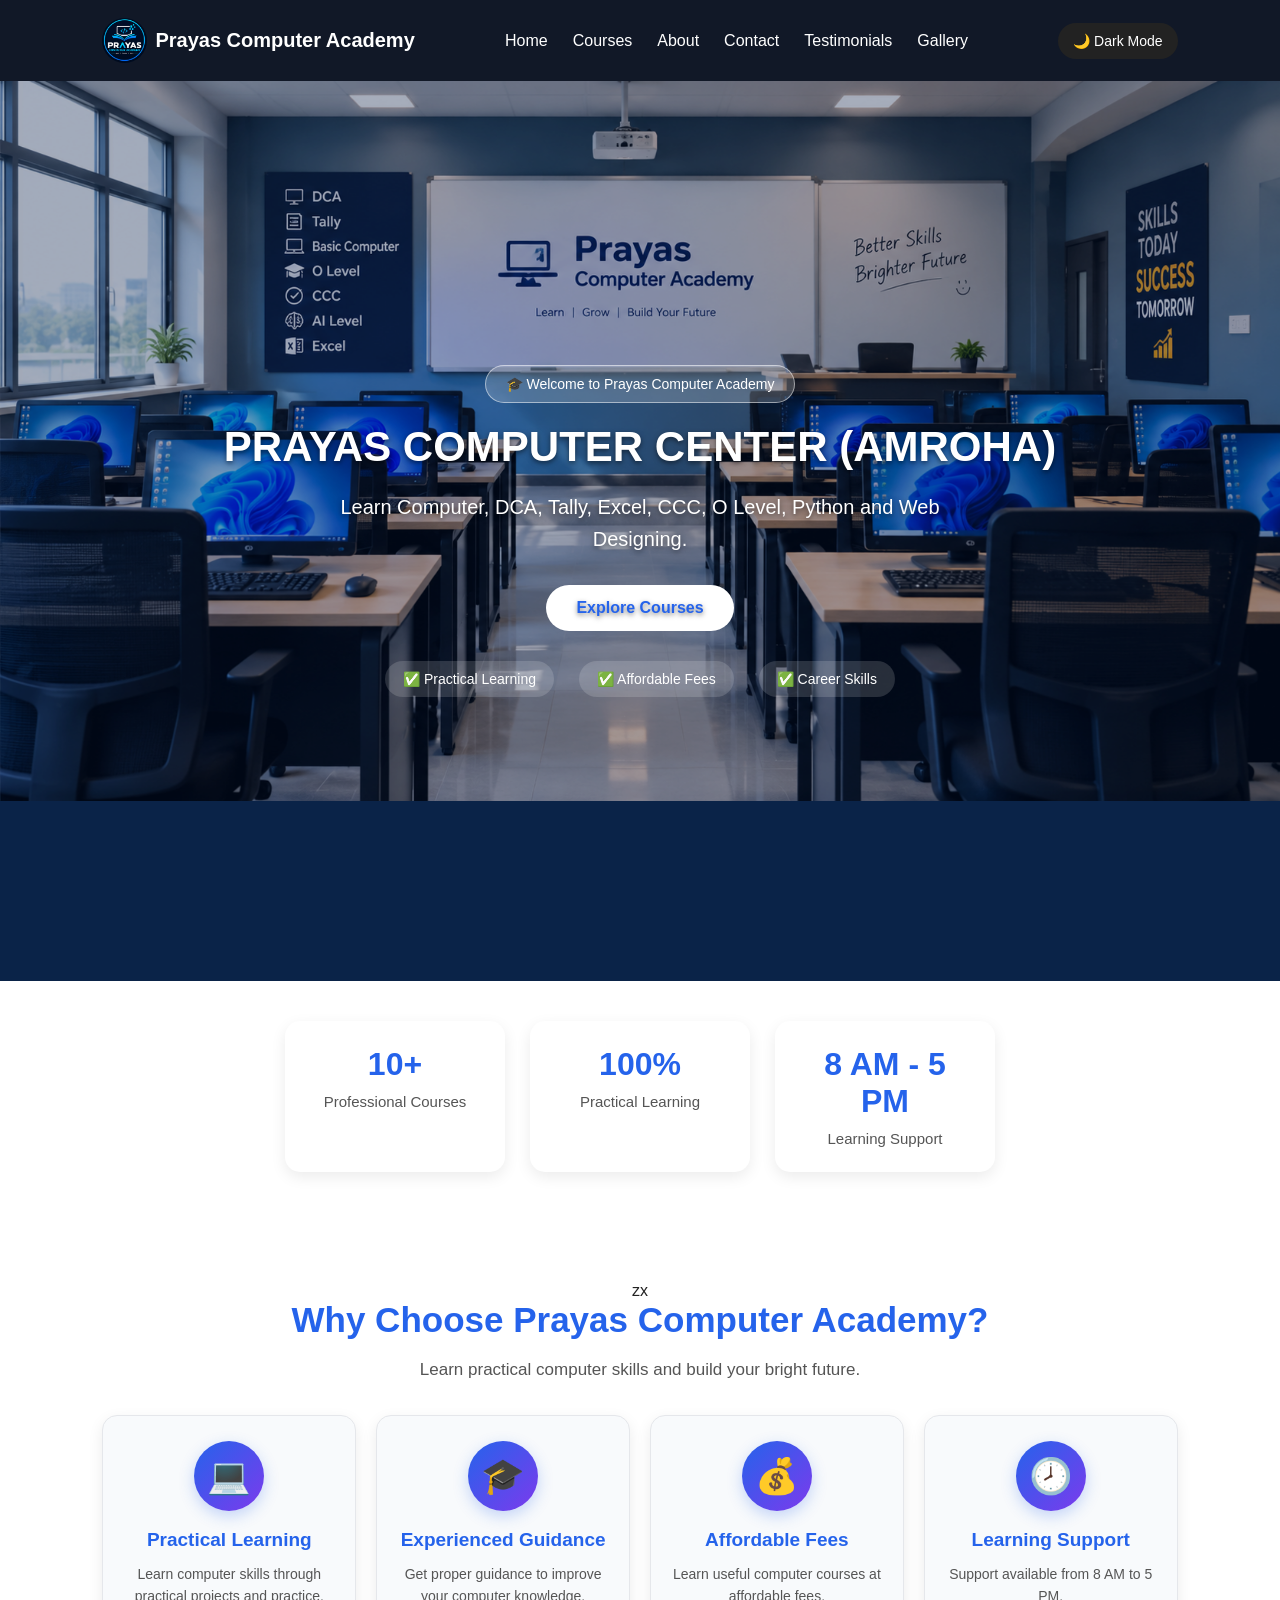
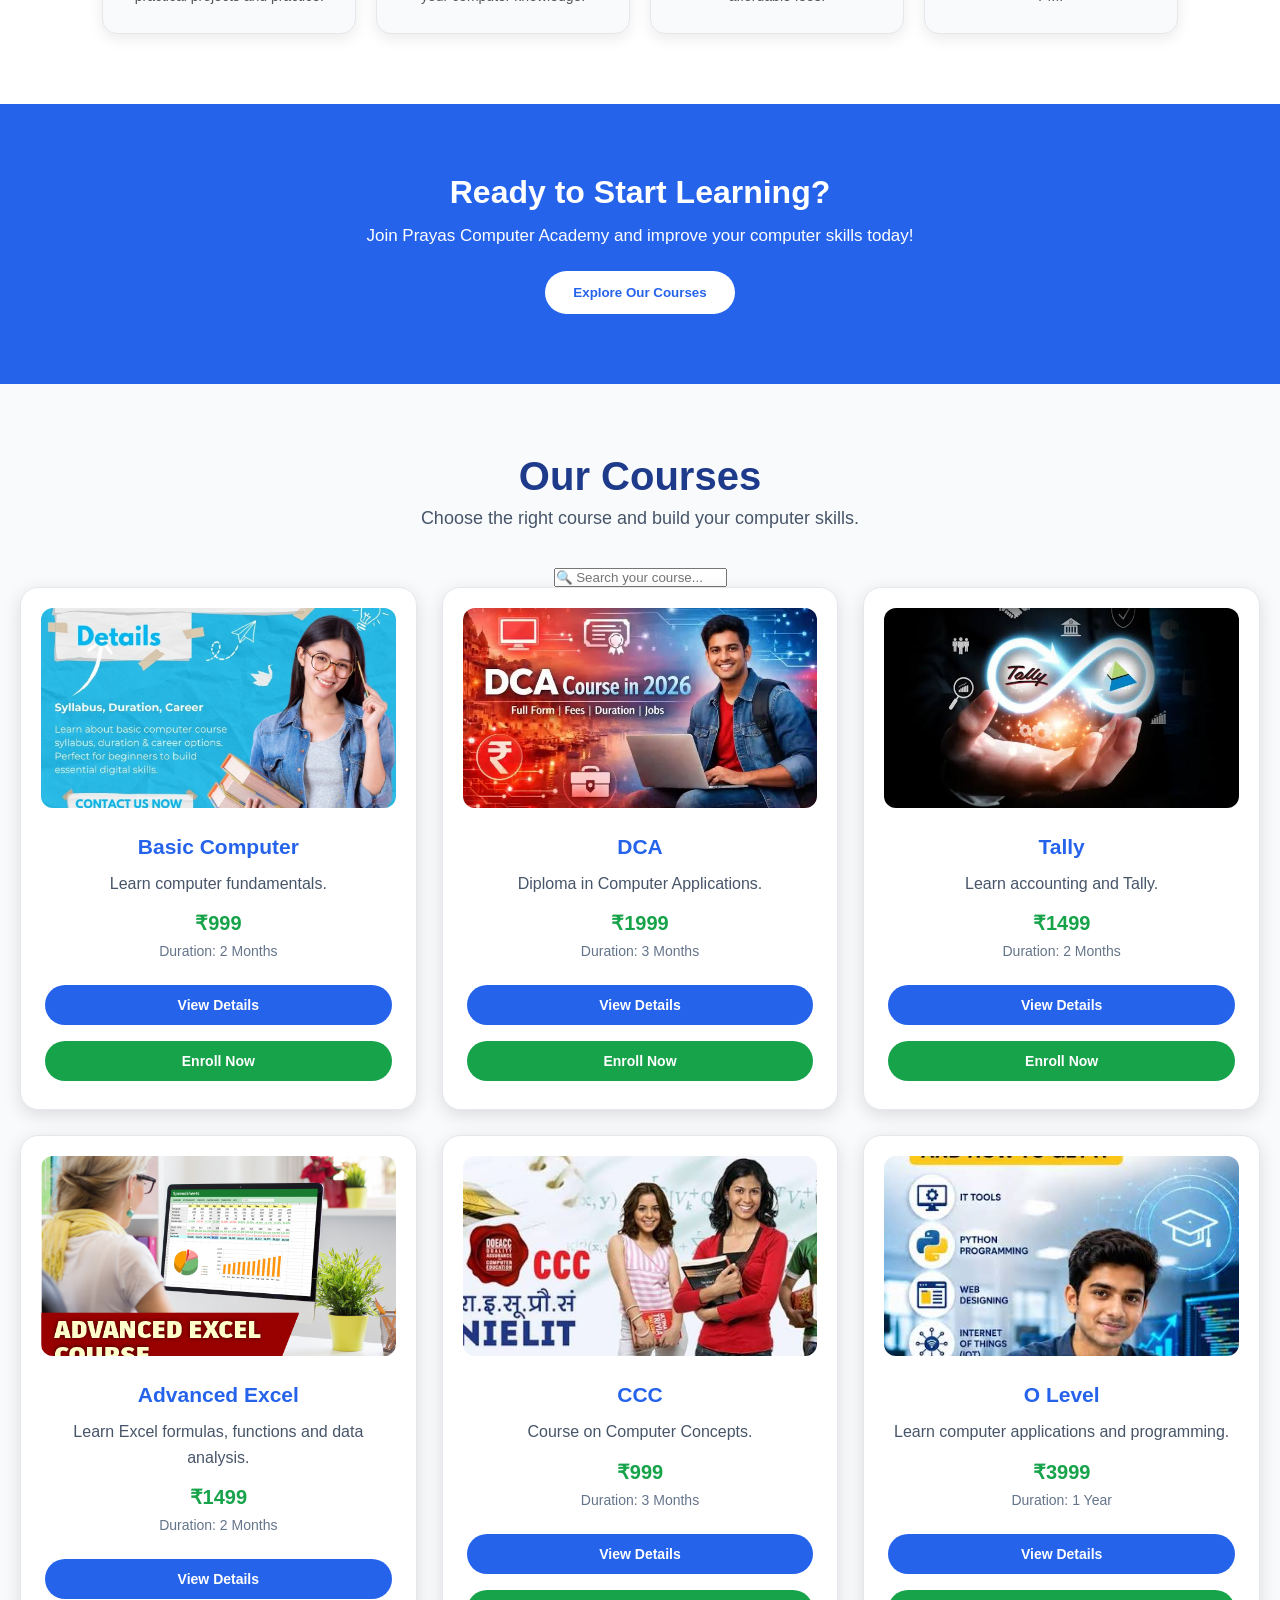
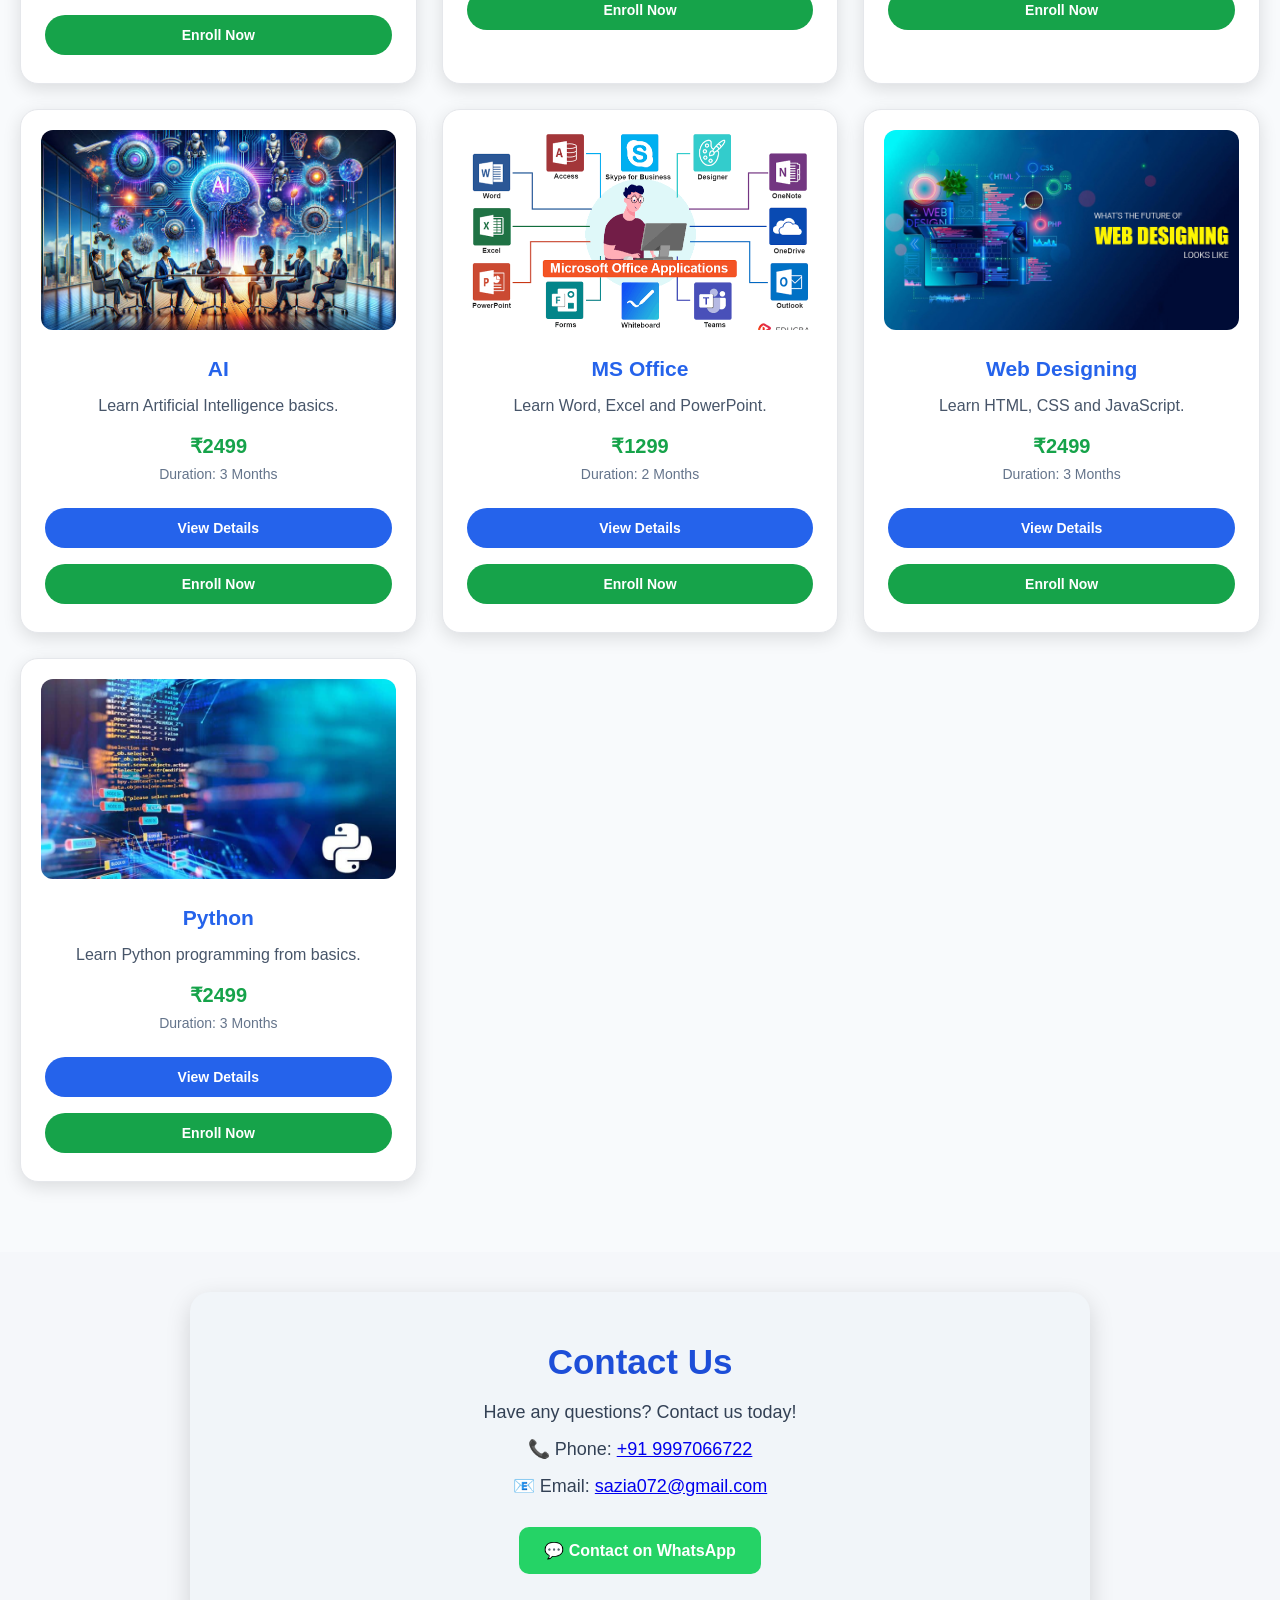
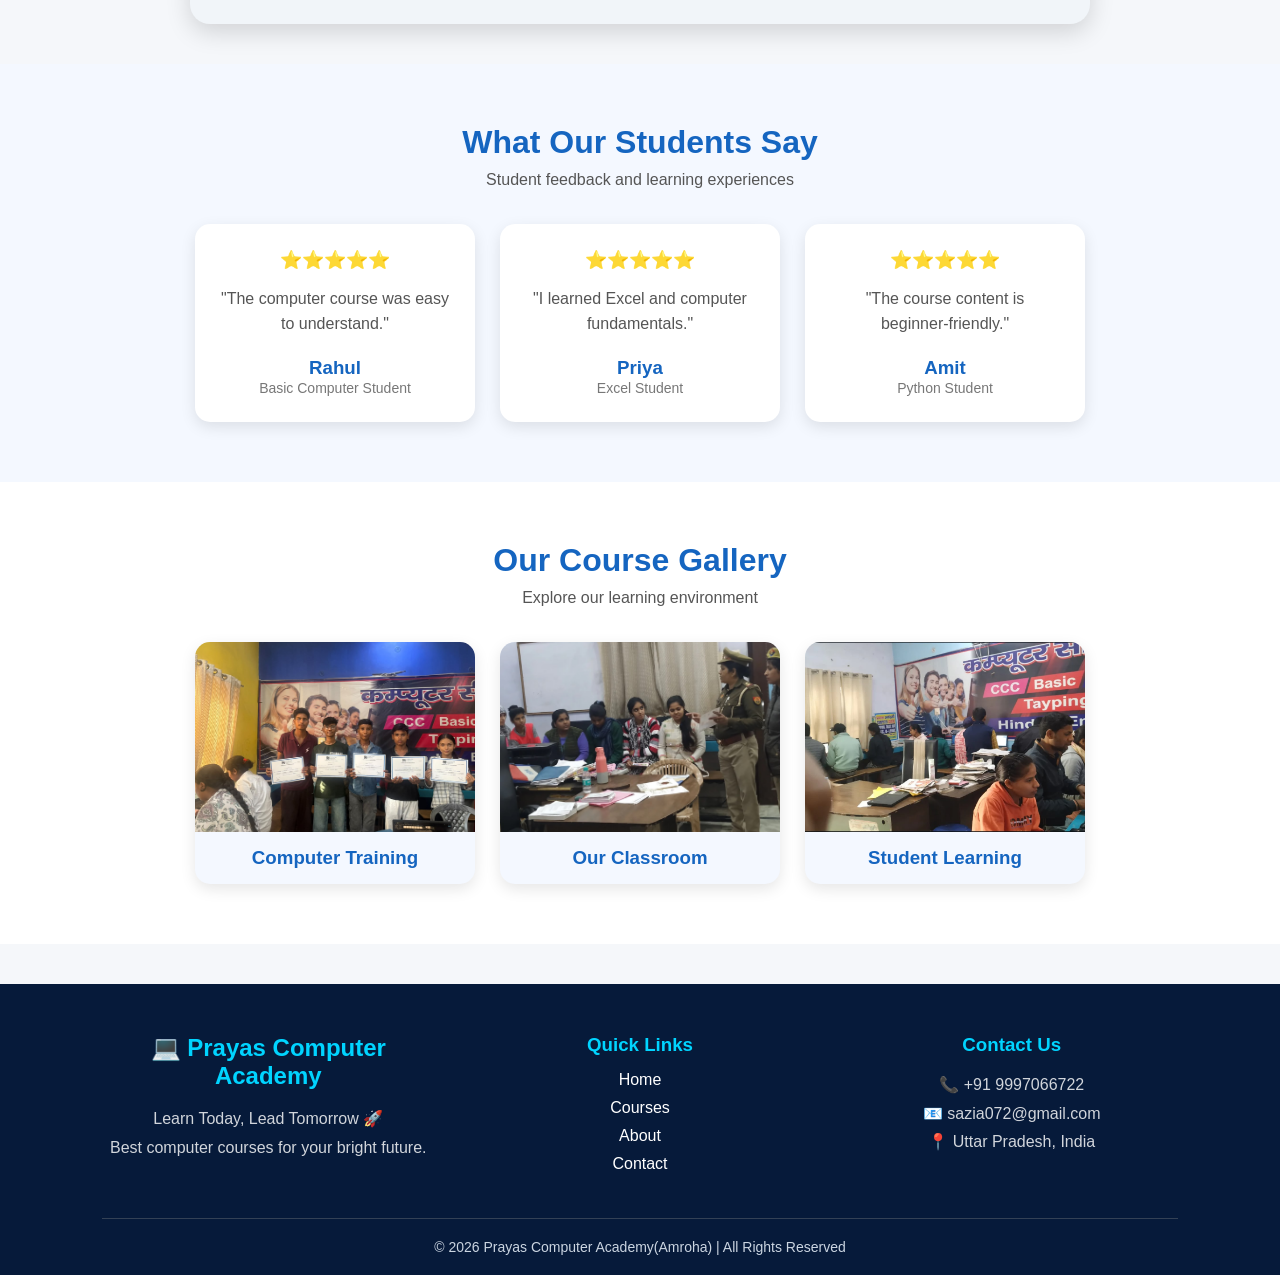
==== index.html @ 21237e64 "First commit" ====
<!DOCTYPE html>
<html lang="en">

<head>
    <meta charset="UTF-8">
    <meta name="viewport" content="width=device-width, initial-scale=1.0">

    <title>Computer Courses</title>

    <link rel="stylesheet" href="style.css">
    <link rel="icon" type="image/png" href="images/logo.png">
</head>

<body>

    <!-- Navigation Bar -->
    <nav>
        <div class="logo">
            <img src="images/logo.png" alt="Prayas Computer Academy Logo">
            <span>Prayas Computer Academy</span>
        </div>


        <ul>
            <li><a href="#home">Home</a></li>
            <li><a href="#courses">Courses</a></li>
            <li><a href="#about">About</a></li>
            <li><a href="#contact">Contact</a></li>
            <li><a href="#testimonials">Testimonials</a></li>
            <li><a href="#gallery">Gallery</a></li>
            </li>
        </ul>
        <!-- Dark Mode Button -->

        <button id="darkModeBtn">🌙 Dark Mode</button>
    </nav>


    <!-- Hero Section -->

    <section class="hero">
        <div class="welcome-badge">
            🎓 Welcome to Prayas Computer Academy
        </div>
        <h1>PRAYAS COMPUTER CENTER (AMROHA)</h1>

        <p>
            Learn Computer, DCA, Tally, Excel, CCC, O Level,
            Python and Web Designing.
        </p>

        <button onclick="document.getElementById('courses').scrollIntoView()">
            Explore Courses
        </button>
        <div class="hero-features">
            <span>✅ Practical Learning</span>
            <span>✅ Affordable Fees</span>
            <span>✅ Career Skills</span>
        </div>
    </section>
    <section class="stats">
        <div class="stat-box">
            <h2>10+</h2>
            <p>Professional Courses</p>
        </div>

        <div class="stat-box">
            <h2>100%</h2>
            <p>Practical Learning</p>
        </div>

        <div class="stat-box">
            <h2>8 AM - 5 PM</h2>
            <p>Learning Support</p>
        </div>
    </section>
    <!-- Why Choose Us Section -->

    <section class="why-choose" id="about">zx
        <h2>Why Choose Prayas Computer Academy?</h2>

        <p class="why-subtitle">
            Learn practical computer skills and build your bright future.
        </p>

        <div class="why-container">

            <div class="why-box">
                <div class="why-icon">💻</div>
                <h3>Practical Learning</h3>
                <p>Learn computer skills through practical projects and practice.</p>
            </div>

            <div class="why-box">
                <div class="why-icon">🎓</div>
                <h3>Experienced Guidance</h3>
                <p>Get proper guidance to improve your computer knowledge.</p>
            </div>

            <div class="why-box">
                <div class="why-icon">💰</div>
                <h3>Affordable Fees</h3>
                <p>Learn useful computer courses at affordable fees.</p>
            </div>

            <div class="why-box">
                <div class="why-icon">🕗</div>
                <h3>Learning Support</h3>
                <p>Support available from 8 AM to 5 PM.</p>
            </div>

        </div>
    </section>

    <!-- Join Academy Banner -->

    <section class="join-banner">
        <h2>Ready to Start Learning?</h2>

        <p>
            Join Prayas Computer Academy and improve your computer skills today!
        </p>

        <button onclick="document.getElementById('courses').scrollIntoView()">
            Explore Our Courses
        </button>
    </section>
    <!-- Courses Section -->
    <section id="courses">
        <h2>Our Courses</h2>
        <p class="courses-subtitle">
            Choose the right course and build your computer skills.
        </p>
        <!-- Course Search Bar -->

        <div class="course-search">
            <input type="text" id="courseSearch" placeholder="🔍 Search your course...">
        </div>
        <div class="courses">

            <div class="course">
                <img src="images/Basic-Computer-Course-Details-Syllabus-Duration-Caree.jpg" alt="Basic Computer Course">
                <h3>Basic Computer</h3>

                <p>Learn computer fundamentals.</p>
                <h4>₹999</h4>
                <span>Duration: 2 Months</span>
                <button class="details-btn">View Details</button>
                <button class="enroll-btn">Enroll Now</button>
            </div>

            <div class="course">
                <img src="images/images (2).jpg">
                <h3>DCA</h3>
                <p>Diploma in Computer Applications.</p>
                <h4>₹1999</h4>
                <span>Duration: 3 Months</span>
                <button class="details-btn">View
                    Details</button>
                <button class="enroll-btn">Enroll Now</button>
            </div>

            <div class="course">
                <img src="images/tally (3).jpg">
                <h3>Tally</h3>
                <p>Learn accounting and Tally.</p>
                <h4>₹1499</h4>
                <span>Duration: 2 Months</span>
                <button class="details-btn">View Details</button>
                <button class="enroll-btn">Enroll Now</button>
            </div>

            <div class="course">
                <img src="images/excel.jpg">
                <h3>Advanced Excel</h3>
                <p>Learn Excel formulas, functions and data analysis.</p>
                <h4>₹1499</h4>
                <span>Duration: 2 Months</span>
                <button class="details-btn">View Details</button>
                <button class="enroll-btn">Enroll Now</button>
            </div>

            <div class="course">
                <img src="images/ccc (3).jpg">
                <h3>CCC</h3>
                <p>Course on Computer Concepts.</p>
                <h4>₹999</h4>
                <span>Duration: 3 Months</span>
                <button class="details-btn">View Details</button>
                <button class="enroll-btn">Enroll Now</button>
            </div>

            <div class="course">
                <img src="images/o level(3).jpg">
                <h3>O Level</h3>
                <p>Learn computer applications and programming.</p>
                <h4>₹3999</h4>
                <span>Duration: 1 Year</span>
                <button class="details-btn">View Details</button>
                <button class="enroll-btn">Enroll Now</button>
            </div>

            <div class="course">
                <img src="images/AI (3).jpg">
                <h3>AI</h3>
                <p>Learn Artificial Intelligence basics.</p>
                <h4>₹2499</h4>
                <span>Duration: 3 Months</span>
                <button class="details-btn">View Details</button>
                <button class="enroll-btn">Enroll Now</button>
            </div>

            <div class="course">
                <img src="images/ms office.png">
                <h3>MS Office</h3>
                <p>Learn Word, Excel and PowerPoint.</p>
                <h4>₹1299</h4>
                <span>Duration: 2 Months</span>
                <button class="details-btn">View Details</button>

                <button class="enroll-btn">Enroll Now</button>
            </div>

            <div class="course">
                <img src="images/web-design.jpg">
                <h3>Web Designing</h3>
                <p>Learn HTML, CSS and JavaScript.</p>
                <h4>₹2499</h4>
                <span>Duration: 3 Months</span>
                <button class="details-btn">View Details</button>
                <button class="enroll-btn">Enroll Now</button>
            </div>

            <div class="course">
                <img src="images/uses-of-python.jpg">
                <h3>Python</h3>
                <p>Learn Python programming from basics.</p>
                <h4>₹2499</h4>
                <span>Duration: 3 Months</span>
                <button class="details-btn">View Details</button>
                <button class="enroll-btn">Enroll Now</button>
            </div>

        </div>
    </section>
    </section>

    <!-- Enrollment Form -->
    <div id="enrollForm" class="enroll-box">

        <div class="form-content">

            <span class="close-btn" onclick="closeForm()">×</span>

            <h2>Enroll Now</h2>

            <form>

                <label>Your Name</label>
                <input type="text" placeholder="Enter your name" required>

                <label>Mobile Number</label>
                <input type="tel" placeholder="Enter mobile number" required>

                <label>Select Course</label>
                <select id="courseSelect" required>
                    <option value="">Choose Course</option>
                    <option>Basic Computer</option>
                    <option>DCA</option>
                    <option>Tally</option>
                    <option>Advanced Excel</option>
                    <option>CCC</option>
                    <option>O Level</option>
                    <option>AI</option>
                    <option>MS Office</option>
                    <option>Web Designing</option>
                    <option>Python</option>
                </select>

                <button type="submit">Submit</button>

            </form>

        </div>
    </div>

    <script src="script.js" defer></script>

    <!-- Course Details Popup -->

    <div id="detailsBox" class="details-box">

        <div class="details-content">

            <span class="details-close" onclick="closeDetails()">×</span>

            <h2 id="detailsTitle">Course Details</h2>

            <div id="detailsText">

                <h3>Course Syllabus</h3>

                <ul>
                    <li>Computer Fundamentals</li>
                    <li>Introduction to Windows</li>
                    <li>MS Word Basics</li>
                    <li>MS Excel Basics</li>
                    <li>PowerPoint</li>
                    <li>Internet and Email</li>
                    <li>Typing Practice</li>
                </ul>

                <h3>Course Benefits</h3>

                <p>
                    Learn basic computer skills
                    for office work and daily use.
                </p>

            </div>

            <button class="enroll-details-btn">
                Enroll Now
            </button>



        </div>
    </div>
    <div id="contact" class="contact-box">

        <h2>Contact Us</h2>

        <p>Have any questions? Contact us today!</p>

        <p>
            📞 Phone:
            <a href="tel:+919997066722">
                +91 9997066722
            </a>
        </p>

        <p>
            📧 Email:
            <a href="mailto:sazia072@gmail.com">
                sazia072@gmail.com
            </a>
        </p>

        <a href="https://wa.me/919997066722" target="_blank" class="whatsapp-btn">
            💬 Contact on WhatsApp
        </a>

    </div>
    </div> <!-- courses ka closing div -->

    <!-- Course Details Popup -->
    <div id="detailsBox" class="details-box">
        <div class="details-content">
            <span class="details-close">&times;</span>

            <h2 id="detailsTitle">Course Details</h2>
            <p id="detailsText"></p>

            <button class="enroll-details-btn">Enroll Now</button>
        </div>
    </div>
    <!-- Testimonials Section -->

    <section class="testimonials" id="testimonials">

        <h2>What Our Students Say</h2>
        <p>Student feedback and learning experiences</p>

        <div class="testimonial-container">

            <div class="testimonial-card">
                <div class="stars">⭐⭐⭐⭐⭐</div>
                <p>"The computer course was easy to understand."</p>
                <h3>Rahul</h3>
                <span>Basic Computer Student</span>
            </div>

            <div class="testimonial-card">
                <div class="stars">⭐⭐⭐⭐⭐</div>
                <p>"I learned Excel and computer fundamentals."</p>
                <h3>Priya</h3>
                <span>Excel Student</span>
            </div>

            <div class="testimonial-card">
                <div class="stars">⭐⭐⭐⭐⭐</div>
                <p>"The course content is beginner-friendly."</p>
                <h3>Amit</h3>
                <span>Python Student</span>
            </div>

        </div>

    </section> <!-- Course Gallery Section -->

    <section class="gallery" id="gallery">

        <h2>Our Course Gallery</h2>
        <p>Explore our learning environment</p>

        <div class="gallery-container">

            <div class="gallery-item">
                <img src="images/WhatsApp Image 2026-09-21 at 11.59.01 PM.jpeg" alt="Computer Training">
                <h3>Computer Training</h3>
            </div>

            <div class="gallery-item">
                <img src="images/WhatsApp Image 2026-09-22 at 12.01.10 AM (1).jpeg" alt="Computer Classroom">
                <h3>Our Classroom</h3>
            </div>

            <div class="gallery-item">
                <img src="images/WhatsApp Image 2026-09-22 at 12.01.10 AM (2).jpeg" alt="Student Learning">
                <h3>Student Learning</h3>
            </div>

        </div>

    </section>

    <!-- Footer Section -->

    <footer class="footer">

        <div class="footer-content">

            <div class="footer-box">
                <h2>💻 Prayas Computer Academy</h2>
                <p>Learn Today, Lead Tomorrow 🚀</p>
                <p>Best computer courses for your bright future.</p>
            </div>

            <div class="footer-box">
                <h3>Quick Links</h3>
                <a href="#home">Home</a>
                <a href="#courses">Courses</a>
                <a href="#about">About</a>
                <a href="#contact">Contact</a>
            </div>

            <div class="footer-box">
                <h3>Contact Us</h3>
                <p>📞 +91 9997066722</p>
                <p>📧 sazia072@gmail.com</p>
                <p>📍 Uttar Pradesh, India</p>
            </div>

        </div>

        <div class="footer-bottom">
            <p>© 2026 Prayas Computer Academy(Amroha) | All Rights Reserved</p>
        </div>

    </footer>
    <!-- Back to Top Button -->

    <button id="backToTop" title="Go to Top">
        ⬆️
    </button>
</body>

</html>
---- style.css ----
/* Basic Reset */
* {
    margin: 0;
    padding: 0;
    box-sizing: border-box;
}

body {
    font-family: Arial, sans-serif;
    background: #f5f7fa;
    color: #222;
}

/* Navbar */
nav {
    background: #111827;
    color: white;
    padding: 18px 8%;
    display: flex;
    justify-content: space-between;
    align-items: center;
}

nav h2 {
    font-size: 24px;
}

nav ul {
    display: flex;
    list-style: none;
    gap: 25px;
}

nav a {
    color: white;
    text-decoration: none;
}

/* Hero */
.hero {
    text-align: center;
    padding: 100px 20px;
    background: #e8f0fe;
}

.hero h1 {
    font-size: 48px;
    margin-bottom: 20px;
}

.hero p {
    font-size: 18px;
    margin-bottom: 30px;
}

.hero button {
    padding: 13px 25px;
    border: none;
    border-radius: 6px;
    background: #2563eb;
    color: white;
    font-size: 16px;
    cursor: pointer;
}

/* Courses */
#courses {
    padding: 70px 8%;
    text-align: center;
}

#courses>h2 {
    font-size: 35px;
    margin-bottom: 40px;
}

.courses {
    display: grid;
    grid-template-columns: repeat(3, 1fr);
    gap: 25px;
}

.course {
    background: white;
    padding: 30px 20px;
    border-radius: 10px;
    box-shadow: 0 4px 15px rgba(0, 0, 0, 0.08);
}

.course h3 {
    margin-bottom: 12px;
    font-size: 22px;
}

.course p {
    color: #666;
    line-height: 1.5;
}

/* About */
#about {
    padding: 70px 8%;
    text-align: center;
    background: white;
}

#about h2 {
    font-size: 35px;
    margin-bottom: 20px;
}

/* Contact */
#contact {
    padding: 70px 8%;
    text-align: center;
}

#contact h2 {
    font-size: 35px;
    margin-bottom: 20px;
}

/* Footer */
footer {
    background: #111827;
    color: white;
    text-align: center;
    padding: 20px;
}

/* Mobile */
@media (max-width: 768px) {
    .why-container {
        grid-template-columns: 1fr;
    }

    .why-choose h2 {
        font-size: 26px;
    }

    nav {
        flex-direction: column;
        gap: 15px;
    }

    nav ul {
        gap: 15px;
    }

    .hero h1 {
        font-size: 35px;
    }

    .courses {
        grid-template-columns: 1fr;
    }
}

.course h4 {
    font-size: 24px;
    margin: 18px 0 8px;
}

.course span {
    display: block;
    color: #777;
    margin-bottom: 18px;
}

.course button {
    padding: 10px 20px;
    border: none;
    border-radius: 6px;
    background: #2563eb;
    color: white;
    cursor: pointer;
    font-size: 15px;
}

.course button:hover {
    background: #1d4ed8;
}

/* Course Card Hover Effect */

.course {
    transition: transform 0.3s ease, box-shadow 0.3s ease;
}

.course:hover {
    transform: translateY(-8px);
    box-shadow: 0 10px 25px rgba(0, 0, 0, 0.15);
}

/* Button Animation */

.course button {
    transition: transform 0.2s ease;
}

.course button:hover {
    transform: scale(1.05);
}

/* Enrollment Form */

.enroll-box {
    display: none;
    position: fixed;
    top: 0;
    left: 0;
    width: 100%;
    height: 100%;
    background: rgba(0, 0, 0, 0.6);
    justify-content: center;
    align-items: center;
    z-index: 1000;
}

.form-content {
    background: white;
    width: 90%;
    max-width: 450px;
    padding: 30px;
    border-radius: 12px;
    position: relative;
}

.form-content h2 {
    text-align: center;
    margin-bottom: 25px;
}

.form-content label {
    display: block;
    margin-top: 12px;
    margin-bottom: 6px;
}

.form-content input,
.form-content select {
    width: 100%;
    padding: 11px;
    border: 1px solid #ccc;
    border-radius: 6px;
}

.form-content button {
    width: 100%;
    margin-top: 20px;
    padding: 12px;
    border: none;
    border-radius: 6px;
    background: #2563eb;
    color: white;
    cursor: pointer;
}

.close-btn {
    position: absolute;
    right: 18px;
    top: 10px;
    font-size: 28px;
    cursor: pointer;
}

/* Course Details Popup */

.details-box {
    display: none;
    position: fixed;
    top: 0;
    left: 0;
    width: 100%;
    height: 100%;
    background: rgba(0, 0, 0, 0.6);
    justify-content: center;
    align-items: center;
    z-index: 2000;
}

.details-content {
    background: white;
    width: 90%;
    max-width: 500px;
    padding: 30px;
    border-radius: 12px;
    position: relative;
    text-align: center;
}

.details-content h2 {
    margin-bottom: 20px;
}

.details-content p {
    line-height: 1.6;
    color: #555;
}

.details-close {
    position: absolute;
    right: 18px;
    top: 10px;
    font-size: 28px;
    cursor: pointer;
}

.details-btn {
    margin-right: 8px;
    padding: 10px 18px;
    border: 1px solid #2563eb;
    border-radius: 6px;
    background: white;
    color: #2563eb;
    cursor: pointer;
}

.enroll-btn {
    padding: 10px 18px;
}

.enroll-details-btn {
    margin-top: 20px;
    padding: 11px 22px;
    border: none;
    border-radius: 6px;
    background: #2563eb;
    color: white;
    cursor: pointer;
}

/* Syllabus Styling */

#detailsText {
    text-align: left;
    margin-top: 20px;
}

#detailsText h3 {
    margin-top: 20px;
    margin-bottom: 10px;
    color: #2563eb;
}

#detailsText ul {
    padding-left: 25px;
}

#detailsText li {
    margin-bottom: 8px;
    color: #555;
}

.course img {
    width: 100%;
    height: 180px;
    object-fit: cover;
    border-radius: 10px;
    margin-bottom: 15px;
}

/* Mobile Responsive Design */

@media (max-width: 768px) {

    .courses-container {
        grid-template-columns: 1fr;
        gap: 20px;
        padding: 15px;
    }

    .course {
        width: 100%;
    }

    .course img {
        height: 200px;
    }

    .hero h1 {
        font-size: 28px;
    }

    .hero p {
        font-size: 16px;
    }

    .navbar {
        flex-direction: column;
        gap: 15px;
    }

    .nav-links {
        flex-direction: column;
        text-align: center;
        gap: 10px;
    }

    .details-content,
    .form-content {
        width: 90%;
        max-height: 85vh;
        overflow-y: auto;
        padding: 20px;
    }

}

/* Professional Contact Section */

#contact {
    padding: 50px 20px;
    background: #f1f5f9;
}

.contact-box {
    max-width: 600px;
    margin: auto;
    padding: 35px;
    text-align: center;
    background: white;
    border-radius: 15px;
    box-shadow: 0 5px 20px rgba(0, 0, 0, 0.1);
}

.contact-box h2 {
    color: #2563eb;
    font-size: 32px;
    margin-bottom: 20px;
}

.contact-box p {
    color: #555;
    font-size: 16px;
    margin: 15px 0;
}

.whatsapp-btn {
    display: inline-block;
    background: #25D366;
    color: white;
    padding: 14px 25px;
    margin-top: 20px;
    border-radius: 30px;
    text-decoration: none;
    font-weight: bold;
    transition: 0.3s;
}

.whatsapp-btn:hover {
    background: #128C7E;
    transform: scale(1.05);
}

/* Contact Section Design */

.contact-box {
    background: linear-gradient(135deg, #e0f2fe, #dbeafe);
    padding: 40px;
    margin: 40px auto;
    max-width: 900px;
    border-radius: 20px;
    text-align: center;
    box-shadow: 0 8px 25px rgba(0, 0, 0, 0.15);
}

.contact-box h2 {
    color: #1d4ed8;
    font-size: 32px;
    margin-bottom: 15px;
}

.contact-box p {
    color: #334155;
    font-size: 18px;
    margin: 15px 0;
}

.whatsapp-btn {
    display: inline-block;
    background: #25d366;
    color: white;
    padding: 14px 25px;
    border-radius: 10px;
    text-decoration: none;
    font-weight: bold;
    margin-top: 15px;
    transition: 0.3s;
}

.whatsapp-btn:hover {
    background: #128c7e;
    transform: scale(1.05);
}

/* Attractive Home Hero Section */

.hero {
    min-height: 420px;
    display: flex;
    flex-direction: column;
    justify-content: center;
    align-items: center;
    text-align: center;
    padding: 60px 20px;
    background: linear-gradient(135deg, #2563eb, #7c3aed);
    color: white;
}

.hero h1 {
    font-size: 42px;
    margin-bottom: 20px;
    font-weight: bold;
}

.hero p {
    font-size: 20px;
    max-width: 650px;
    line-height: 1.6;
    margin-bottom: 30px;
}

.hero button {
    background: white;
    color: #2563eb;
    border: none;
    padding: 14px 30px;
    border-radius: 30px;
    font-size: 16px;
    font-weight: bold;
    cursor: pointer;
    transition: 0.3s;
}

.hero button:hover {
    background: #e0e7ff;
    transform: scale(1.05);
}

.hero-features {
    display: flex;
    gap: 25px;
    margin-top: 30px;
    flex-wrap: wrap;
    justify-content: center;
}

.hero-features span {
    background: rgba(255, 255, 255, 0.15);
    padding: 10px 18px;
    border-radius: 20px;
    font-size: 14px;
}

.welcome-badge {
    display: inline-block;
    background: rgba(255, 255, 255, 0.2);
    border: 1px solid rgba(255, 255, 255, 0.5);
    padding: 10px 20px;
    border-radius: 25px;
    font-size: 14px;
    margin-bottom: 20px;
}

/* Statistics Section */

.stats {
    display: flex;
    justify-content: center;
    gap: 25px;
    padding: 40px 20px;
    background: #f8fafc;
    flex-wrap: wrap;
}

.stat-box {
    background: white;
    width: 220px;
    padding: 25px;
    text-align: center;
    border-radius: 15px;
    box-shadow: 0 5px 15px rgba(0, 0, 0, 0.08);
}

.stat-box h2 {
    color: #2563eb;
    font-size: 32px;
    margin-bottom: 10px;
}

.stat-box p {
    color: #555;
    font-size: 15px;
}

/* Why Choose Us Section */

.why-choose {
    padding: 60px 20px;
    text-align: center;
    background: #ffffff;
}

.why-choose h2 {
    color: #2563eb;
    font-size: 32px;
    margin-bottom: 15px;
}

.why-subtitle {
    color: #555;
    font-size: 17px;
    margin-bottom: 35px;
}

.why-container {
    display: grid;
    grid-template-columns: repeat(4, 1fr);
    gap: 20px;
    max-width: 1100px;
    margin: auto;


}

.why-box {
    padding: 25px 18px;
    background: #f8fafc;
    border-radius: 15px;
    box-shadow: 0 5px 15px rgba(0, 0, 0, 0.08);
    transition: 0.3s;
}

.why-box:hover {
    transform: translateY(-8px);
    box-shadow: 0 8px 20px rgba(37, 99, 235, 0.2);
}

.why-icon {
    font-size: 40px;
    margin-bottom: 15px;
}

.why-box h3 {
    color: #2563eb;
    font-size: 19px;
    margin-bottom: 12px;
}

.why-box p {
    color: #555;
    font-size: 14px;
    line-height: 1.6;
}

/* Beautiful Why Choose Icons */

.why-icon {
    width: 70px;
    height: 70px;
    display: flex;
    justify-content: center;
    align-items: center;
    margin: 0 auto 18px;
    border-radius: 50%;
    background: linear-gradient(135deg, #2563eb, #7c3aed);
    font-size: 35px;
    box-shadow: 0 5px 15px rgba(37, 99, 235, 0.25);
}

.why-box {
    border: 1px solid #e5e7eb;
    transition: all 0.3s ease;
}

.why-box:hover {
    transform: translateY(-10px);
    border-color: #2563eb;
}

/* Courses Section Heading */

.courses-subtitle {
    text-align: center;
    color: #64748b;
    font-size: 17px;
    margin-top: -10px;
    margin-bottom: 35px;
    line-height: 1.6;
}

#courses h2 {
    text-align: center;
    color: #2563eb;
    font-size: 36px;
    margin-bottom: 20px;
}

/* Improve Courses Heading Visibility */

#courses h2 {
    color: white;
    font-size: 36px;
    text-align: center;
    margin-bottom: 15px;
}

.courses-subtitle {
    color: #e0e7ff;
    font-size: 18px;
    text-align: center;
    margin-bottom: 35px;
    line-height: 1.6;
}

/* Professional Course Cards */

.course {
    background: white;
    border-radius: 18px;
    padding: 20px;
    box-shadow: 0 5px 18px rgba(0, 0, 0, 0.12);
    transition: all 0.3s ease;
    border: 1px solid #e5e7eb;
}

.course:hover {
    transform: translateY(-8px);
    box-shadow: 0 12px 25px rgba(0, 0, 0, 0.2);
}

.course img {
    width: 100%;
    height: 200px;
    object-fit: cover;
    border-radius: 12px;
    margin-bottom: 15px;
}

.course h3 {
    color: #2563eb;
    font-size: 21px;
    margin: 12px 0;
}

.course p {
    color: #64748b;
    line-height: 1.6;
}

.course h4 {
    color: #16a34a;
    font-size: 20px;
    margin: 15px 0 8px;
}

.course span {
    color: #64748b;
    font-size: 14px;
}

/* Course Buttons */

.course button {
    border: none;
    padding: 11px 18px;
    border-radius: 25px;
    font-weight: bold;
    cursor: pointer;
    margin: 8px 4px 0;
    transition: 0.3s;
}

.details-btn {
    background: #2563eb;
    color: white;
}

.details-btn:hover {
    background: #1d4ed8;
    transform: scale(1.05);
}

.enroll-btn {
    background: #16a34a;
    color: white;
}

.enroll-btn:hover {
    background: #15803d;
    transform: scale(1.05);
}

.course .details-btn,
.course .enroll-btn {
    display: inline-block;
    padding: 12px 22px;
    margin: 8px 4px;
    border-radius: 25px;
    font-size: 14px;
    font-weight: bold;
    cursor: pointer;
    border: none;
}

.course .details-btn {
    background: #2563eb;
    color: white;
}

.course .enroll-btn {
    background: #16a34a;
    color: white;
}

.course .details-btn:hover {
    background: #1d4ed8;
}

.course .enroll-btn:hover {
    background: #15803d;
}

/* Join Academy Banner */

.join-banner {
    text-align: center;
    padding: 55px 20px;
    background: linear-gradient(135deg, #1d4ed8, #7c3aed);
    color: white;
}

.join-banner h2 {
    font-size: 32px;
    margin-bottom: 15px;
}

.join-banner p {
    font-size: 17px;
    margin-bottom: 25px;
}

.join-banner button {
    background: white;
    color: #2563eb;
    border: none;
    padding: 14px 28px;
    border-radius: 30px;
    font-weight: bold;
    cursor: pointer;
    transition: 0.3s;
}

.join-banner button:hover {
    transform: scale(1.05);
    background: #e0e7ff;
}

/* Sticky Navigation Bar */

.navbar {
    position: sticky;
    top: 0;
    z-index: 1000;
    background: #1e293b;
    box-shadow: 0 3px 10px rgba(0, 0, 0, 0.2);
}

/* Smooth Scrolling */

html {
    scroll-behavior: auto;
}

html {
    scroll-behavior: smooth !important;
}

html {
    scroll-behavior: smooth;
}

/* Professional Course Card Hover */

.course {
    transition: transform 0.3s ease, box-shadow 0.3s ease;
}

.course:hover {
    transform: translateY(-10px);
    box-shadow: 0 12px 25px rgba(0, 0, 0, 0.2);
}

/* Equal Course Card Height */

.courses {
    align-items: stretch;
}

.course {
    display: flex;
    flex-direction: column;
}

.course button {
    margin-top: auto;
}

/* Professional Footer */

.footer {
    background: #061a3a;
    color: white;
    padding: 50px 8% 20px;
    margin-top: 40px;
}

.footer-content {
    display: flex;
    justify-content: space-between;
    gap: 40px;
    flex-wrap: wrap;
}

.footer-box {
    flex: 1;
    min-width: 220px;
}

.footer-box h2 {
    color: #00d4ff;
    margin-bottom: 15px;
}

.footer-box h3 {
    color: #00d4ff;
    margin-bottom: 15px;
}

.footer-box p {
    color: #d1d5db;
    line-height: 1.8;
}

.footer-box a {
    display: block;
    color: white;
    text-decoration: none;
    margin: 10px 0;
    transition: 0.3s;
}

.footer-box a:hover {
    color: #00d4ff;
    padding-left: 5px;
}

.footer-bottom {
    border-top: 1px solid #334155;
    margin-top: 35px;
    padding-top: 20px;
    text-align: center;
}

.footer-bottom p {
    color: #cbd5e1;
    font-size: 14px;
}

footer.footer {
    display: block !important;
    visibility: visible !important;
    position: relative;
    z-index: 10;
    min-height: 200px;
    width: 100%;
}

/* Mobile Footer Responsive */

@media (max-width: 600px) {

    .footer {
        padding: 35px 20px 15px;
        text-align: center;
    }

    .footer-content {
        flex-direction: column;
        align-items: center;
        gap: 25px;
    }

    .footer-box {
        width: 100%;
        min-width: auto;
    }

    .footer-box a:hover {
        padding-left: 0;
    }

    .footer-bottom p {
        font-size: 12px;
    }

}

/* Back to Top Button */

#backToTop {
    position: fixed;
    bottom: 25px;
    right: 25px;
    width: 50px;
    height: 50px;
    border: none;
    border-radius: 50%;
    background: #007bff;
    color: white;
    font-size: 22px;
    cursor: pointer;
    display: none;
    z-index: 1000;
    box-shadow: 0 4px 12px rgba(0, 0, 0, 0.3);
    transition: 0.3s;
}

#backToTop:hover {
    background: #00d4ff;
    transform: translateY(-5px);
}

/* Testimonials Section */

.testimonials {
    padding: 60px 8%;
    text-align: center;
    background: #f4f8ff;
}

.testimonials h2 {
    color: #1565c0;
    font-size: 32px;
    margin-bottom: 10px;
}

.testimonials>p {
    color: #555;
    margin-bottom: 35px;
}

.testimonial-container {
    display: flex;
    justify-content: center;
    gap: 25px;
    flex-wrap: wrap;
}

.testimonial-card {
    background: white;
    padding: 25px;
    border-radius: 15px;
    width: 280px;
    box-shadow: 0 5px 15px rgba(0, 0, 0, 0.1);
    transition: 0.3s;
}

.testimonial-card:hover {
    transform: translateY(-8px);
}

.stars {
    font-size: 18px;
    margin-bottom: 15px;
}

.testimonial-card p {
    color: #555;
    line-height: 1.6;
}

.testimonial-card h3 {
    color: #1565c0;
    margin-top: 20px;
}

.testimonial-card span {
    color: #777;
    font-size: 14px;
}

/* Course Gallery */

.gallery {
    padding: 60px 8%;
    text-align: center;
    background: #ffffff;
}

.gallery h2 {
    color: #1565c0;
    font-size: 32px;
    margin-bottom: 10px;
}

.gallery>p {
    color: #555;
    margin-bottom: 35px;
}

.gallery-container {
    display: flex;
    justify-content: center;
    gap: 25px;
    flex-wrap: wrap;
}

.gallery-item {
    width: 280px;
    background: #f4f8ff;
    border-radius: 15px;
    overflow: hidden;
    box-shadow: 0 5px 15px rgba(0, 0, 0, 0.1);
    transition: 0.3s;
}

.gallery-item:hover {
    transform: translateY(-8px);
}

.gallery-item img {
    width: 100%;
    height: 190px;
    object-fit: cover;
    display: block;
}

.gallery-item h3 {
    color: #1565c0;
    padding: 15px;
}

/* Dark Mode Button */

#darkModeBtn {
    padding: 10px 15px;
    border: none;
    border-radius: 20px;
    background: #222;
    color: white;
    cursor: pointer;
    font-size: 14px;
}

#darkModeBtn:hover {
    background: #444;
}

/* Dark Mode Theme */

body.dark-mode {
    background: #121212;
    color: white;
}

body.dark-mode .testimonials,
body.dark-mode .gallery {
    background: #1e1e1e;
}

body.dark-mode .testimonial-card,
body.dark-mode .gallery-item {
    background: #2b2b2b;
    color: white;
}

body.dark-mode .testimonial-card p,
body.dark-mode .gallery>p {
    color: #ddd;
}

body.dark-mode .gallery-item h3,
body.dark-mode .testimonials h2 {
    color: #00d4ff;
}

/* Dark Mode Blue Background Fix */

body.dark-mode .hero,
body.dark-mode .stats,
body.dark-mode .why-choose,
body.dark-mode .courses,
body.dark-mode .join-banner,
body.dark-mode .contact {
    background: #121212 !important;
    color: white;
}

body.dark-mode .course {
    background: #2b2b2b;
    color: white;
}

body.dark-mode .course h3,
body.dark-mode .course p {
    color: white;
}

body.dark-mode .contact h2,
body.dark-mode .courses h2,
body.dark-mode .why-choose h2 {
    color: #00d4ff;
}

/* Professional Logo */

.logo {
    display: flex;
    align-items: center;
    gap: 8px;
    font-size: 24px;
    font-weight: bold;
    color: #00d4ff;
    cursor: pointer;
}

.logo span {
    color: white;
}

.logo:hover {
    transform: scale(1.05);
    transition: 0.3s;
}

/* Navbar Logo Image Size */

.logo img {
    width: 45px !important;
    height: 45px !important;
    object-fit: contain;
    border-radius: 50%;
}

.logo {
    display: flex;
    align-items: center;
    gap: 8px;
    font-size: 20px;
    font-weight: bold;
}

/* Mobile Navbar Improvement */

@media (max-width: 600px) {

    nav {
        padding: 12px 15px;
        flex-wrap: wrap;
        gap: 12px;
    }

    .logo {
        font-size: 16px;
    }

    .logo img {
        width: 35px !important;
        height: 35px !important;
    }

    nav ul {
        display: flex;
        flex-wrap: wrap;
        justify-content: center;
        gap: 10px;
        width: 100%;
    }

    nav ul li a {
        font-size: 13px;
    }

    #darkModeBtn {
        font-size: 12px;
        padding: 8px 10px;
    }

}

/* Animated Course Cards */

.course {
    transition: transform 0.3s ease, box-shadow 0.3s ease;
}

.course:hover {
    transform: translateY(-10px) scale(1.02);
    box-shadow: 0 12px 25px rgba(0, 123, 255, 0.3);
}

.course img {
    transition: transform 0.4s ease;
}

.course:hover img {
    transform: scale(1.05);
}

/* Classroom Background */

.hero {
    background:
        linear-gradient(rgba(0, 20, 60, 0.65),
            rgba(0, 20, 60, 0.65)),
        url("images/classroom-bg.png");

    background-size: cover;
    background-position: center;
    background-repeat: no-repeat;
}

/* Full Screen Hero */
.hero {
    min-height: 100vh;

    background-image:
        linear-gradient(rgba(0, 20, 60, 0.55),
            rgba(0, 20, 60, 0.55)),
        url("images/classroom-bg.png");

    background-size: contain;
    background-position: center;
    background-repeat: no-repeat;
    background-color: #102b4e;
}

/* Only Hero Background */
.hero {
    min-height: 100vh;

    background-image:
        linear-gradient(rgba(0, 20, 60, 0.55),
            rgba(0, 20, 60, 0.55)),
        url("images/classroom-bg.png");

    background-size: cover;
    background-position: center;
    background-repeat: no-repeat;
}

/* Other Sections Background */
.courses,
.stats,
.why-us,
.join-banner,
.testimonials,
.gallery,
.contact {
    background-image: none !important;
}

/* Clear Hero Background */
.hero {
    min-height: 100vh;

    background-image:
        linear-gradient(rgba(0, 20, 60, 0.80),
            rgba(0, 20, 60, 0.80)),
        url("images/classroom-bg.png");

    background-size: cover;
    background-position: center;
    background-repeat: no-repeat;
}

/* Hero Text Clear */
.hero h1,
.hero p,
.hero a,
.hero button {
    position: relative;
    z-index: 2;
}

/* Hero Classroom Background */
.hero {
    min-height: 100vh;
    position: relative;
    isolation: isolate;

    background-color: #102b4e;
    background-image: url("images/classroom-bg.png");
    background-size: 100% auto;
    background-position: top center;
    background-repeat: no-repeat;
}

/* Light Overlay */
.hero::before {
    content: "";
    position: absolute;
    inset: 0;
    background: rgba(0, 20, 60, 0.35);
    z-index: -1;
}

/* Hero Content */
.hero>* {
    position: relative;
    z-index: 1;
}

/* Keep Stats Section Clear */
.stats {
    position: relative;
    z-index: 5;
    background: #ffffff !important;
    margin-top: 0;
}

/* Hero Text Clear */
.hero h1,
.hero p,
.hero a,
.hero button {
    text-shadow: 0 2px 5px rgba(0, 0, 0, 0.5);
}

/* Hero Section */
.hero {
    min-height: 100vh;
    position: relative;
    overflow: hidden;
}

/* Stats Section Separate */
.stats {
    position: relative;
    z-index: 10;
    margin-top: 0 !important;
    background: #ffffff !important;
    transform: none !important;
}

/* Remove Overlap */
.stats-container {
    position: relative;
    margin-top: 0 !important;
}

/* Join Academy Banner */
.join-banner {
    position: relative;
    z-index: 10;
    background: #2563eb !important;
    color: #ffffff !important;
    padding: 70px 20px !important;
    text-align: center;
    min-height: 280px;
}

.join-banner h2,
.join-banner p {
    color: #ffffff !important;
    opacity: 1 !important;
}

.join-banner button,
.join-banner a {
    opacity: 1 !important;
}

/* Courses Section Text Fix */
#courses {
    background: #f8fafc !important;
    color: #1e293b !important;
    padding: 70px 20px !important;
}

#courses h2 {
    color: #1e3a8a !important;
    opacity: 1 !important;
    font-size: 40px;
    font-weight: 700;
}

#courses p {
    color: #475569 !important;
    opacity: 1 !important;
}
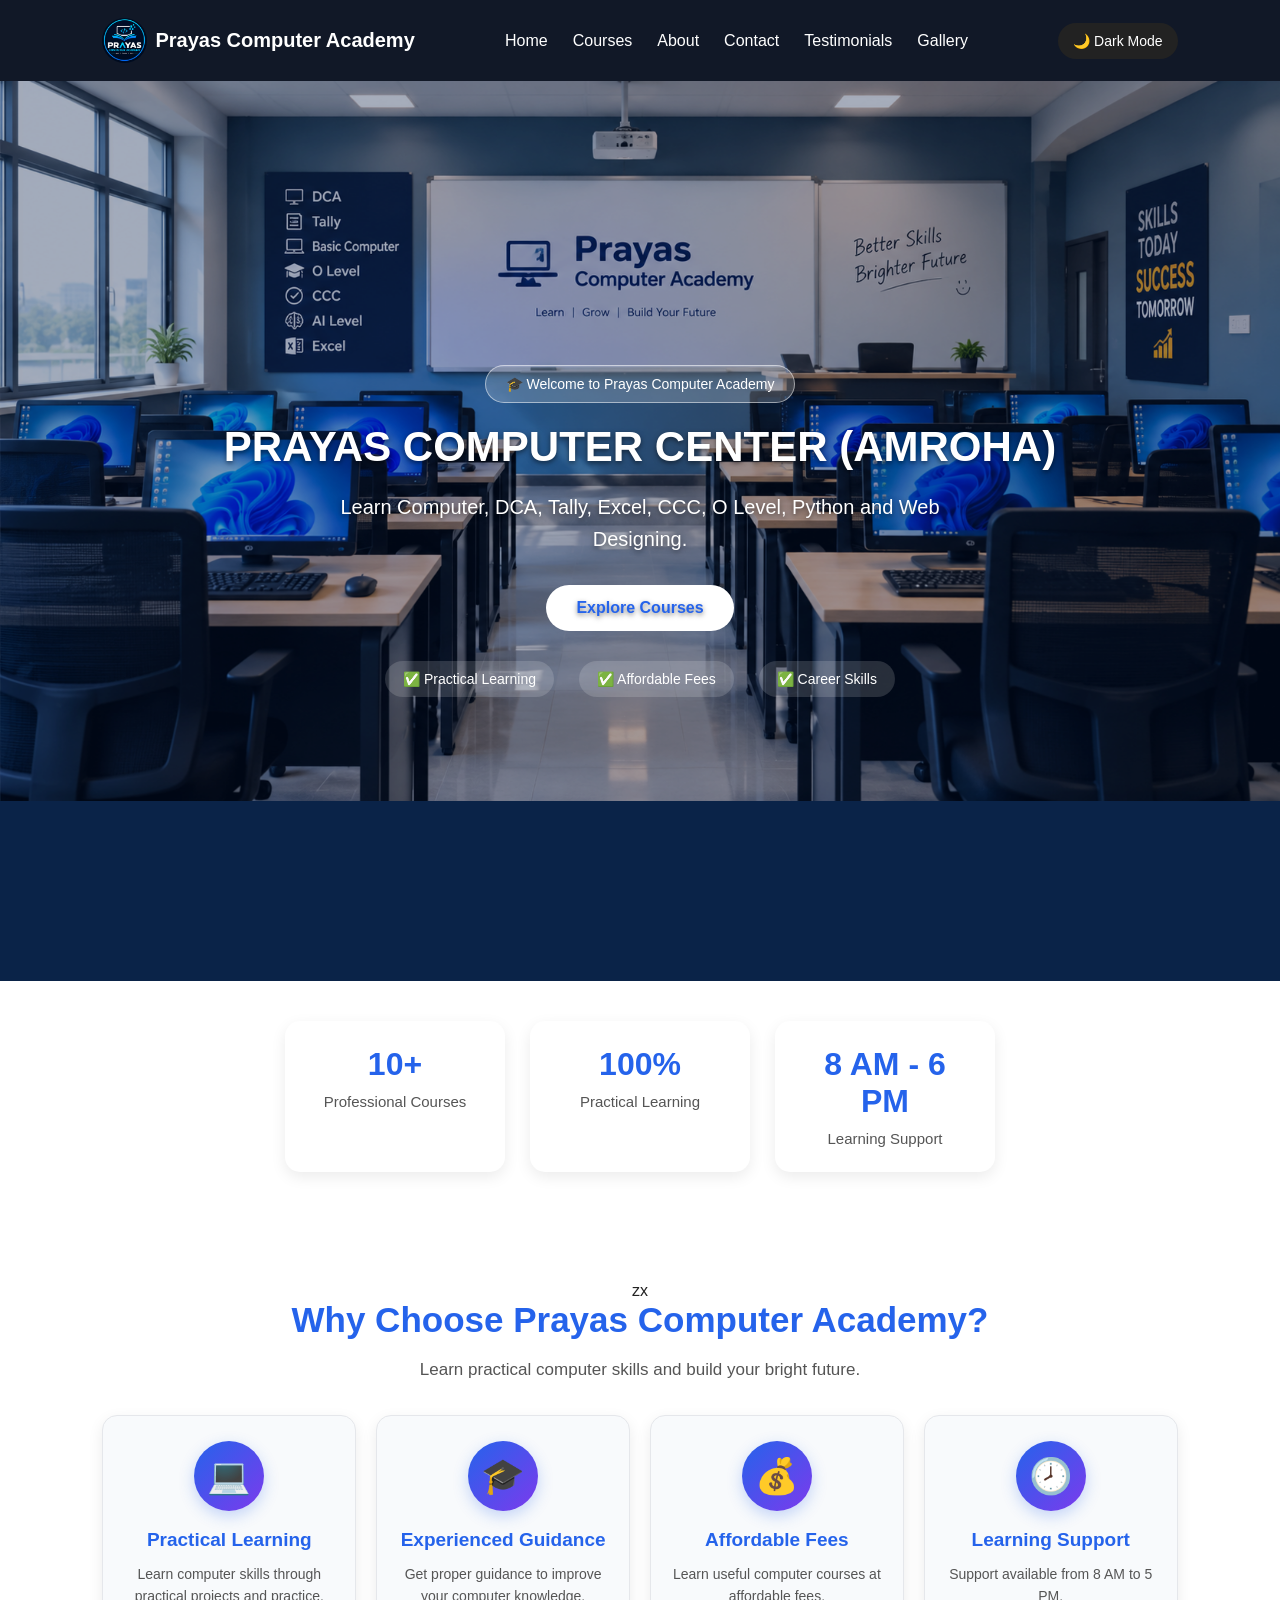
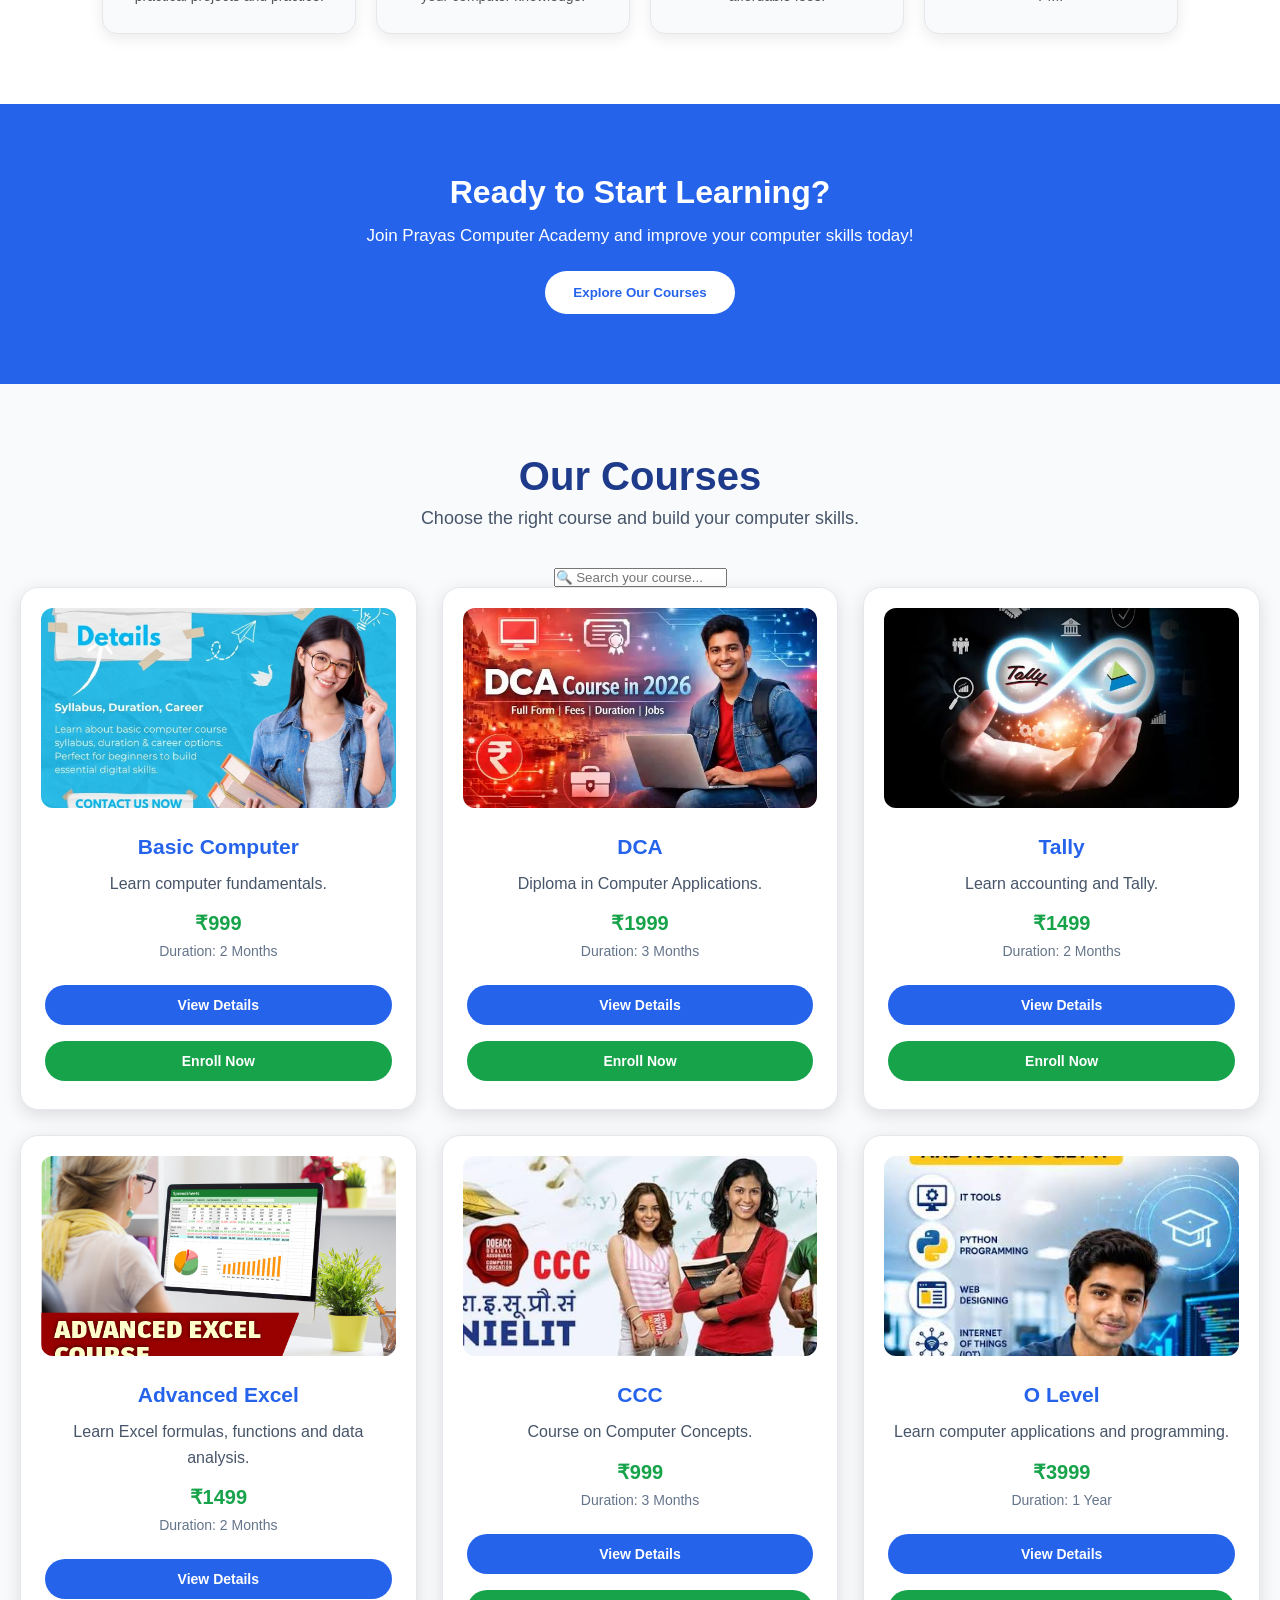
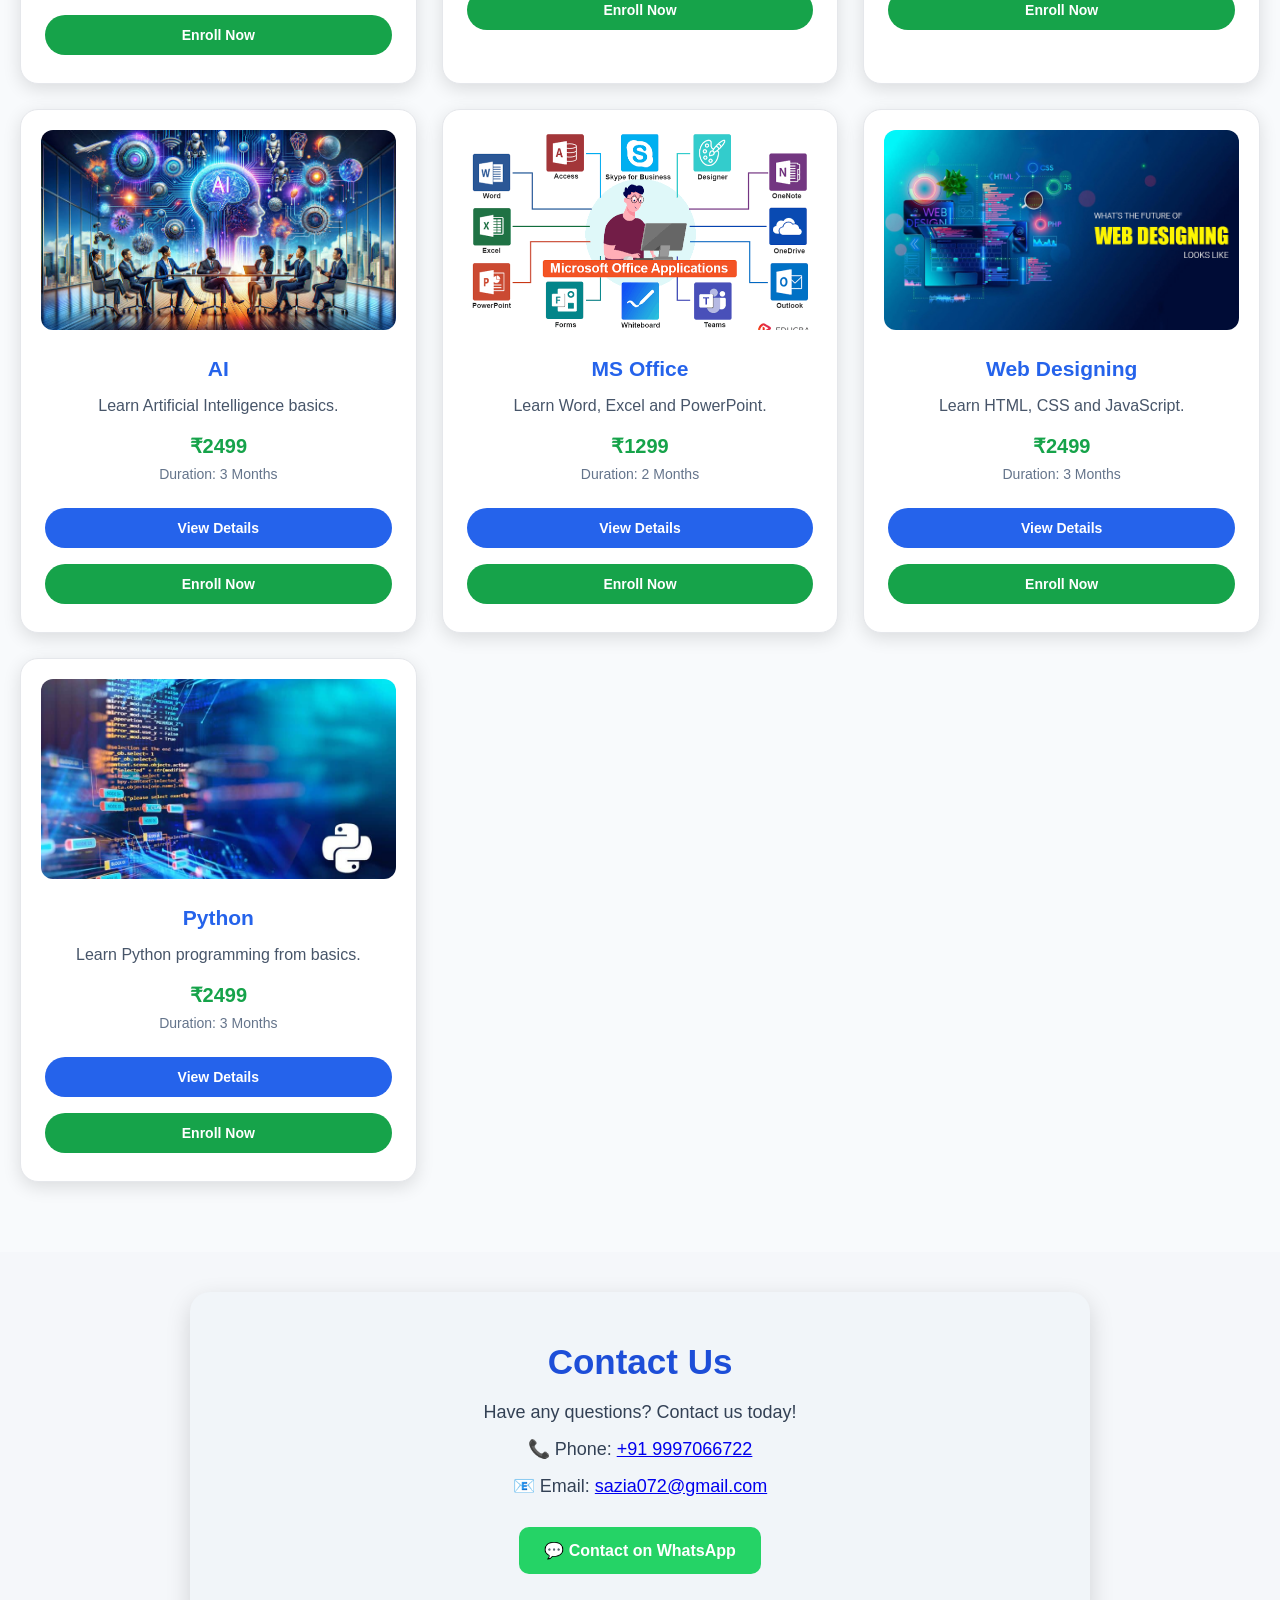
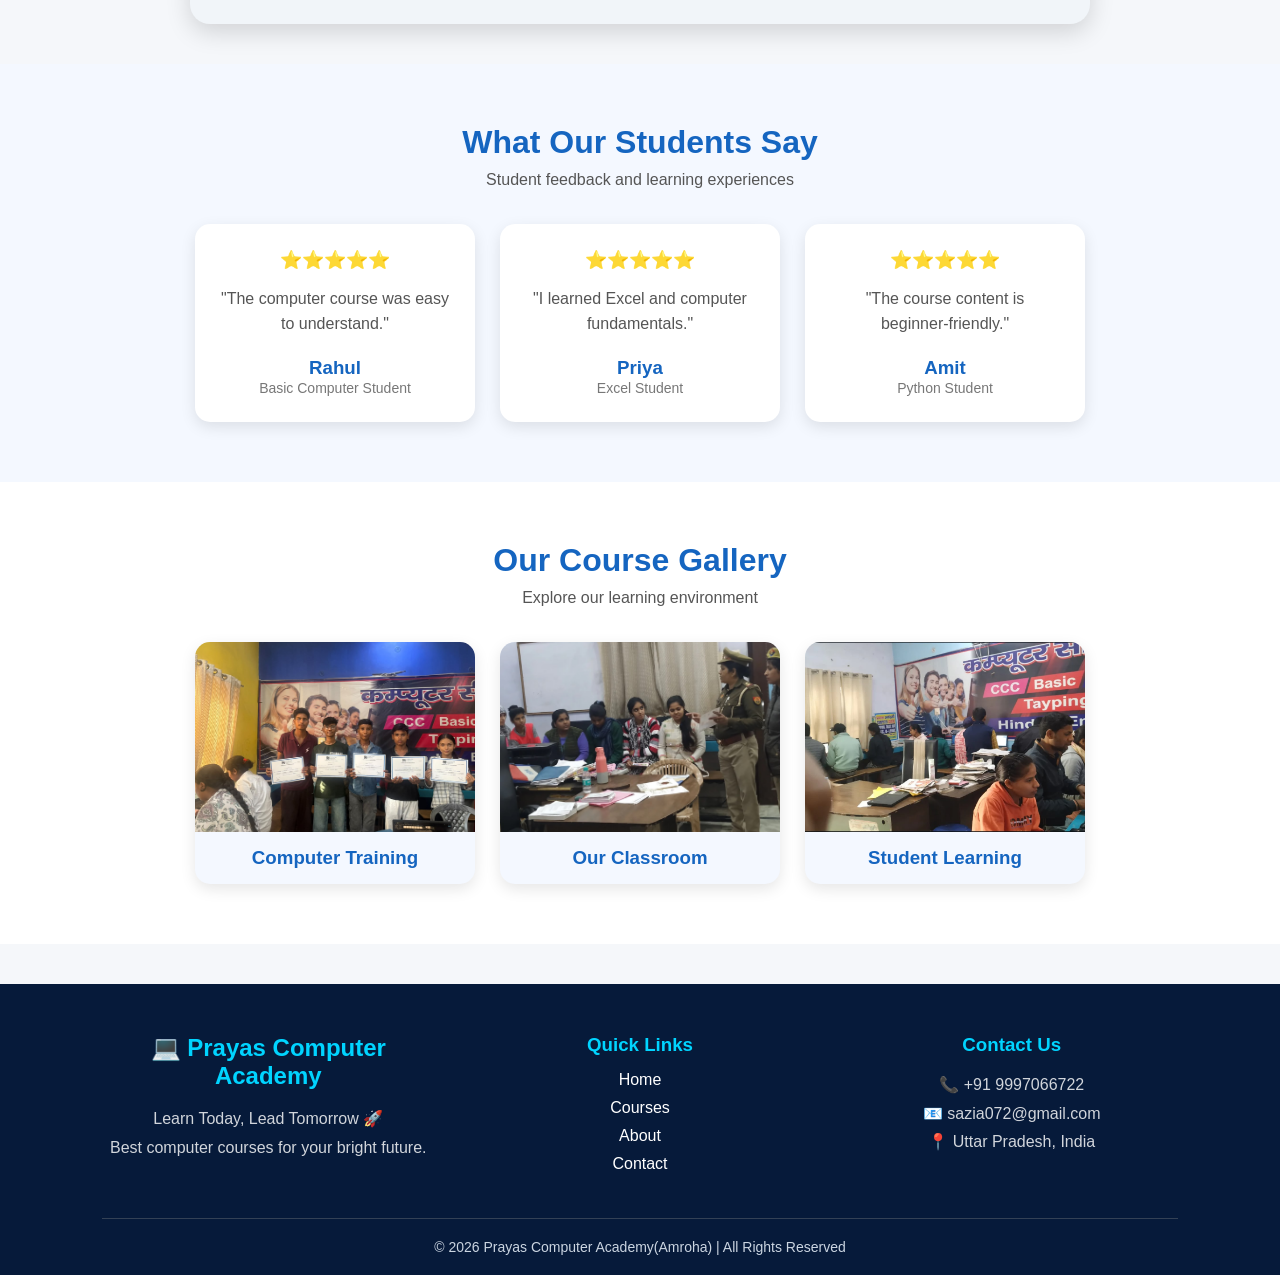
==== commit f9f8f11c: "Update working hours from 8 AM - 5 PM to 8 AM - 6 PM" ====
--- a/index.html
+++ b/index.html
@@ -70,7 +70,7 @@
         </div>
 
         <div class="stat-box">
-            <h2>8 AM - 5 PM</h2>
+            <h2>8 AM - 6 PM</h2>
             <p>Learning Support</p>
         </div>
     </section>
@@ -466,4 +466,4 @@
     </button>
 </body>
 
-</html>+</html>
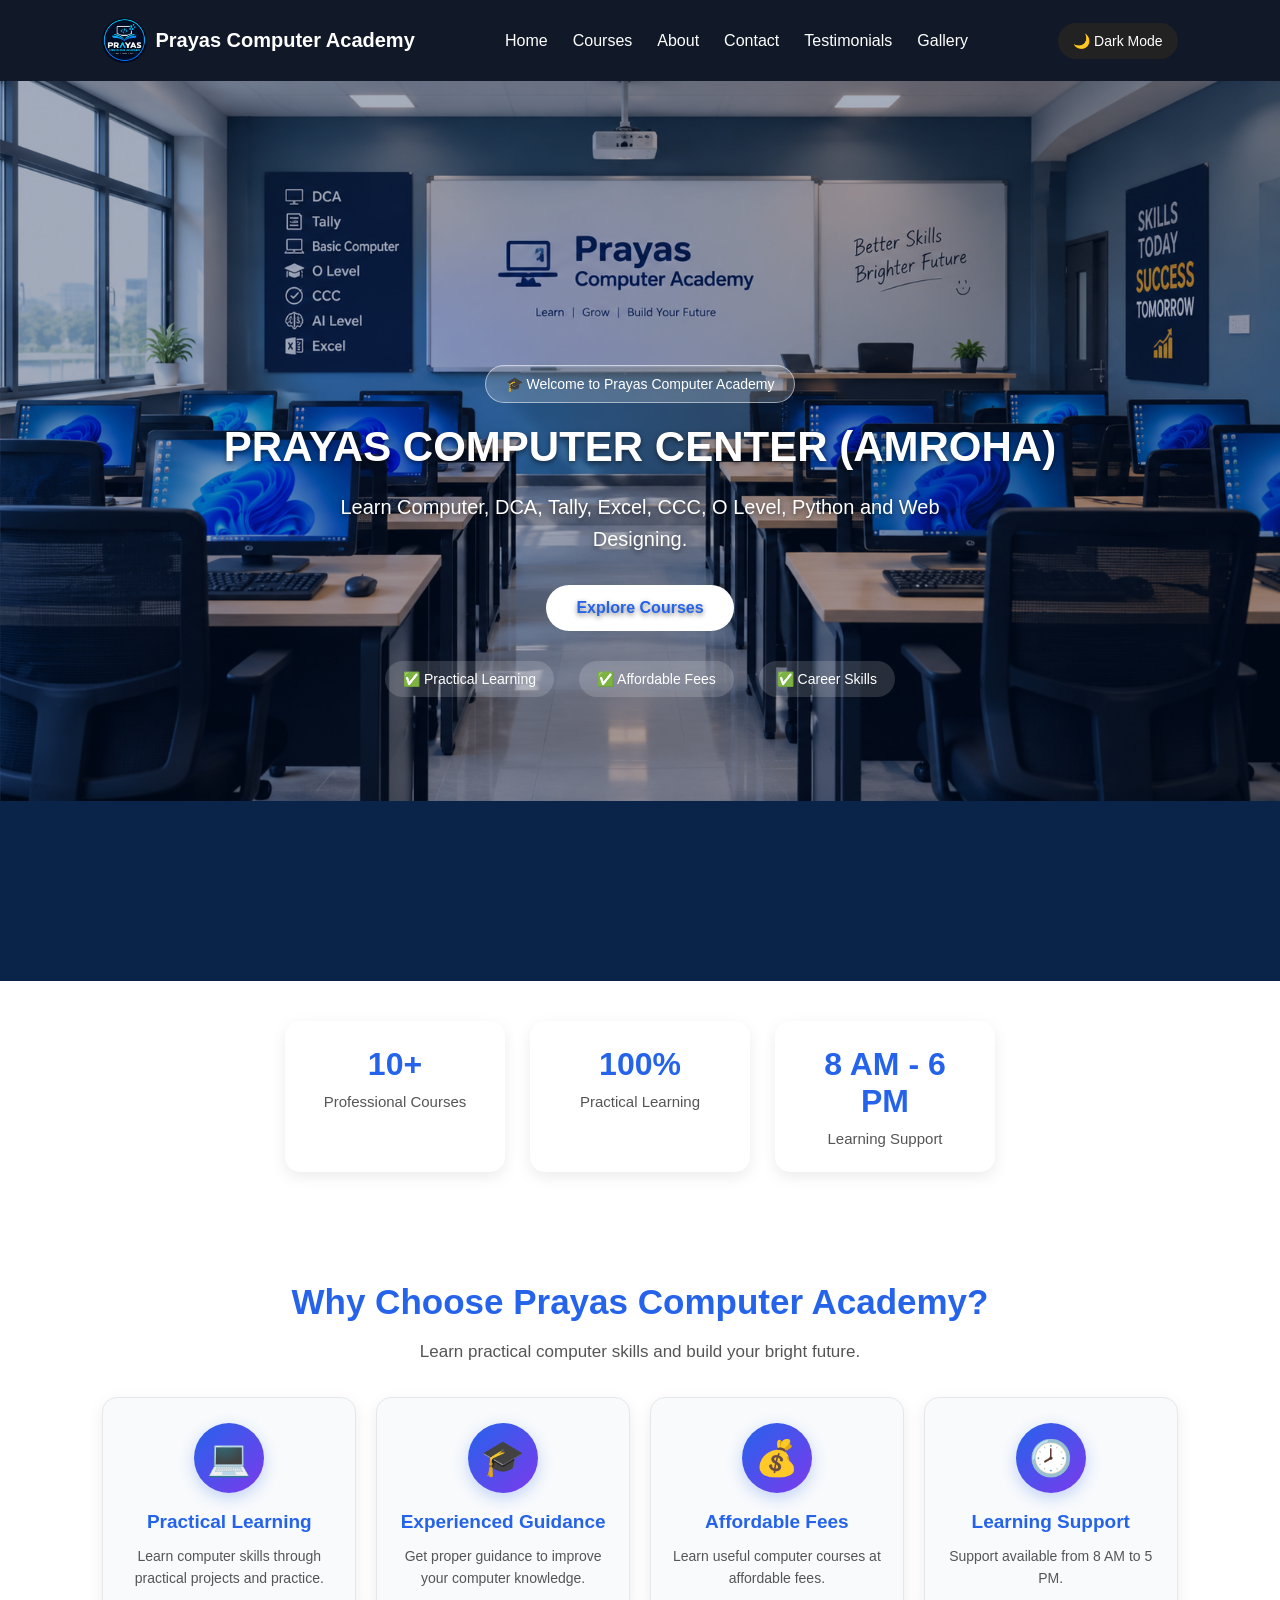
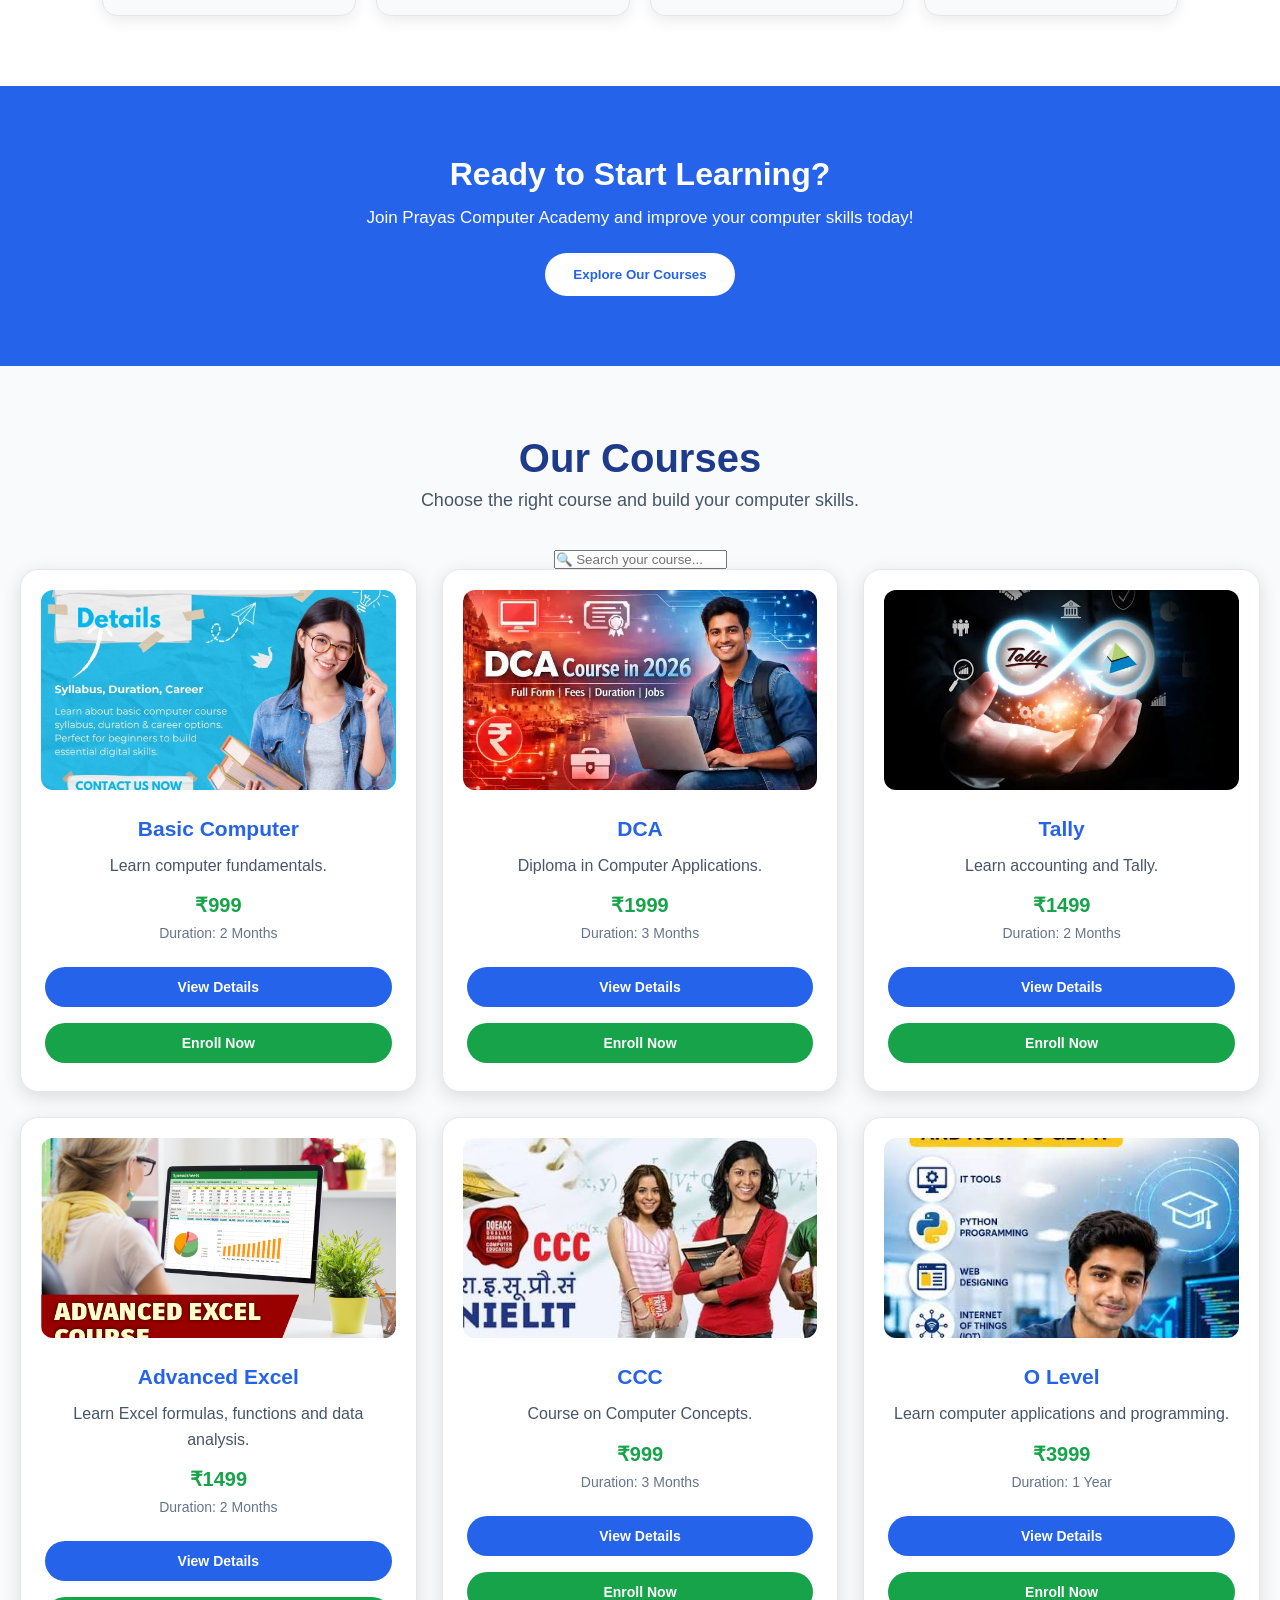
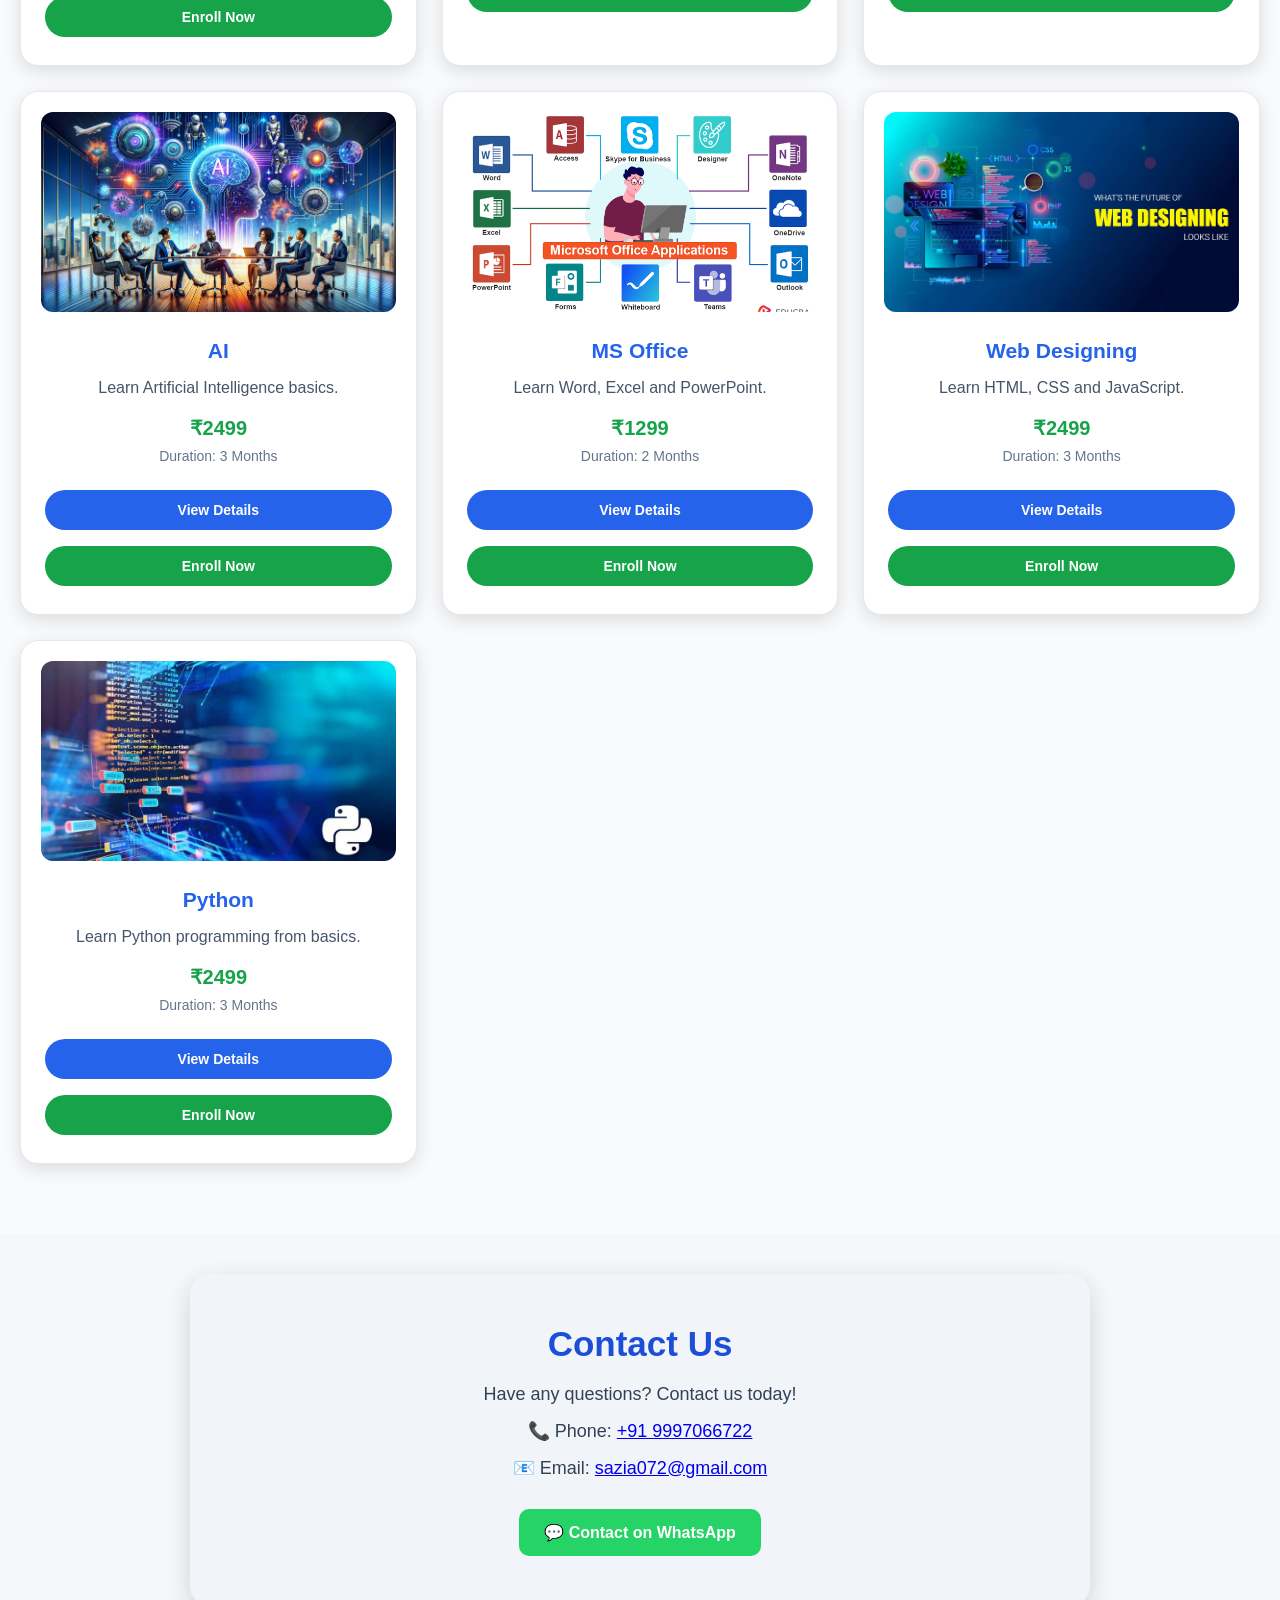
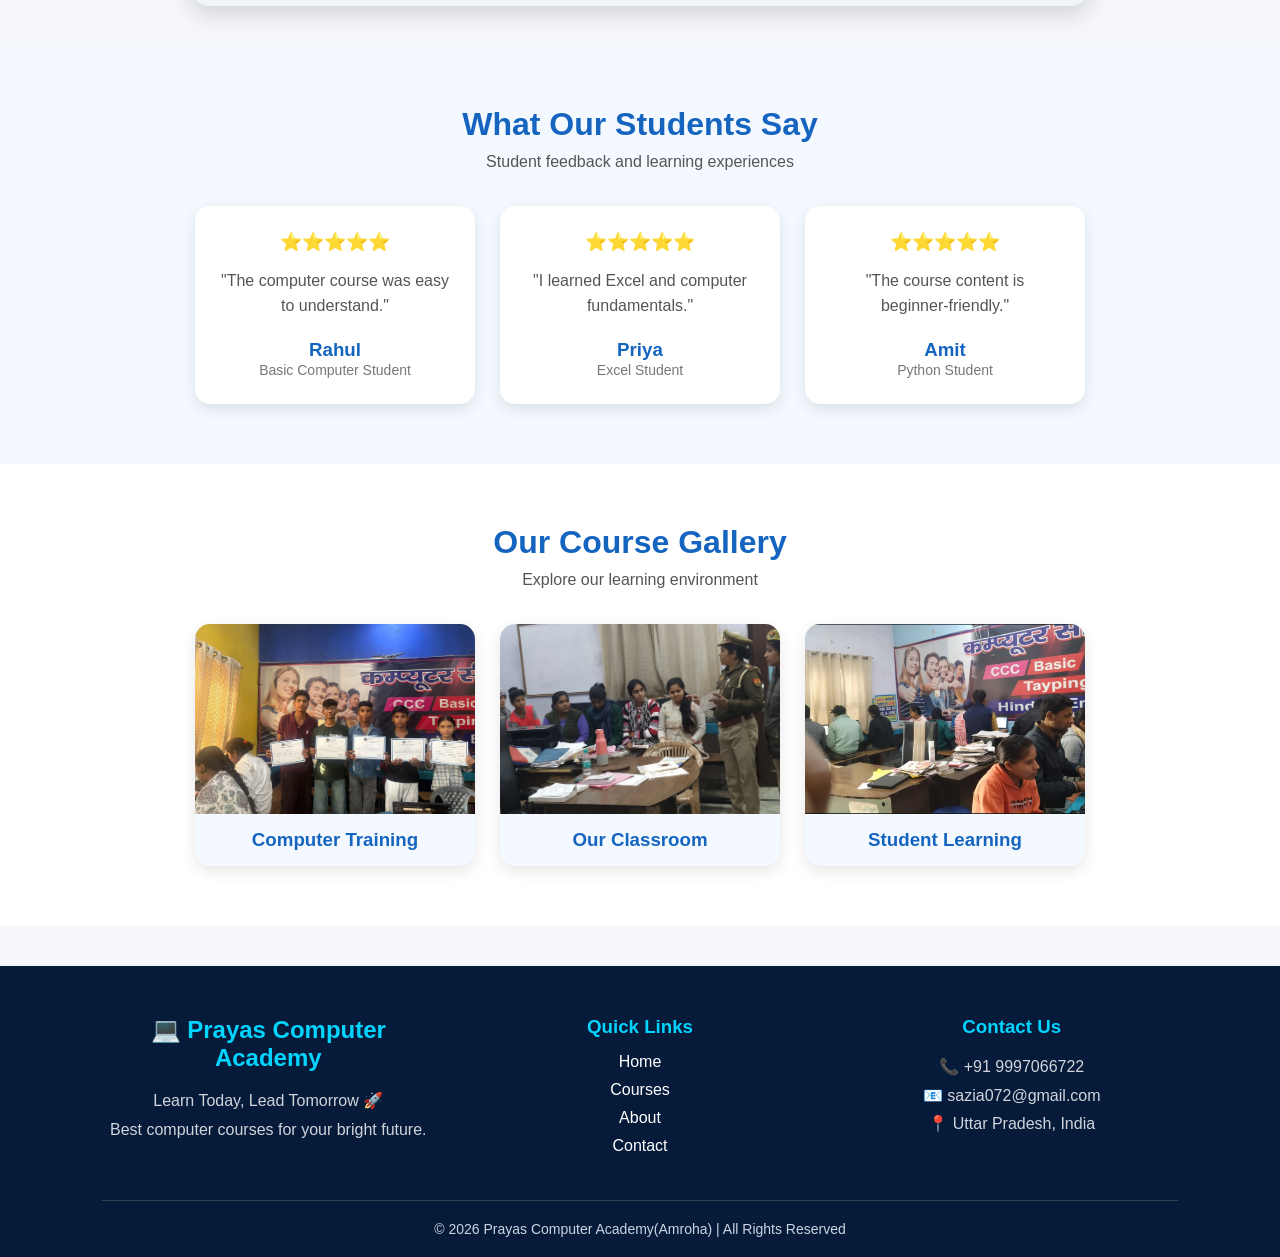
==== commit 2acbbecb: "Fix typo in 'why-choose' section header" ====
--- a/index.html
+++ b/index.html
@@ -76,7 +76,7 @@
     </section>
     <!-- Why Choose Us Section -->
 
-    <section class="why-choose" id="about">zx
+    <section class="why-choose" id="about">
         <h2>Why Choose Prayas Computer Academy?</h2>
 
         <p class="why-subtitle">
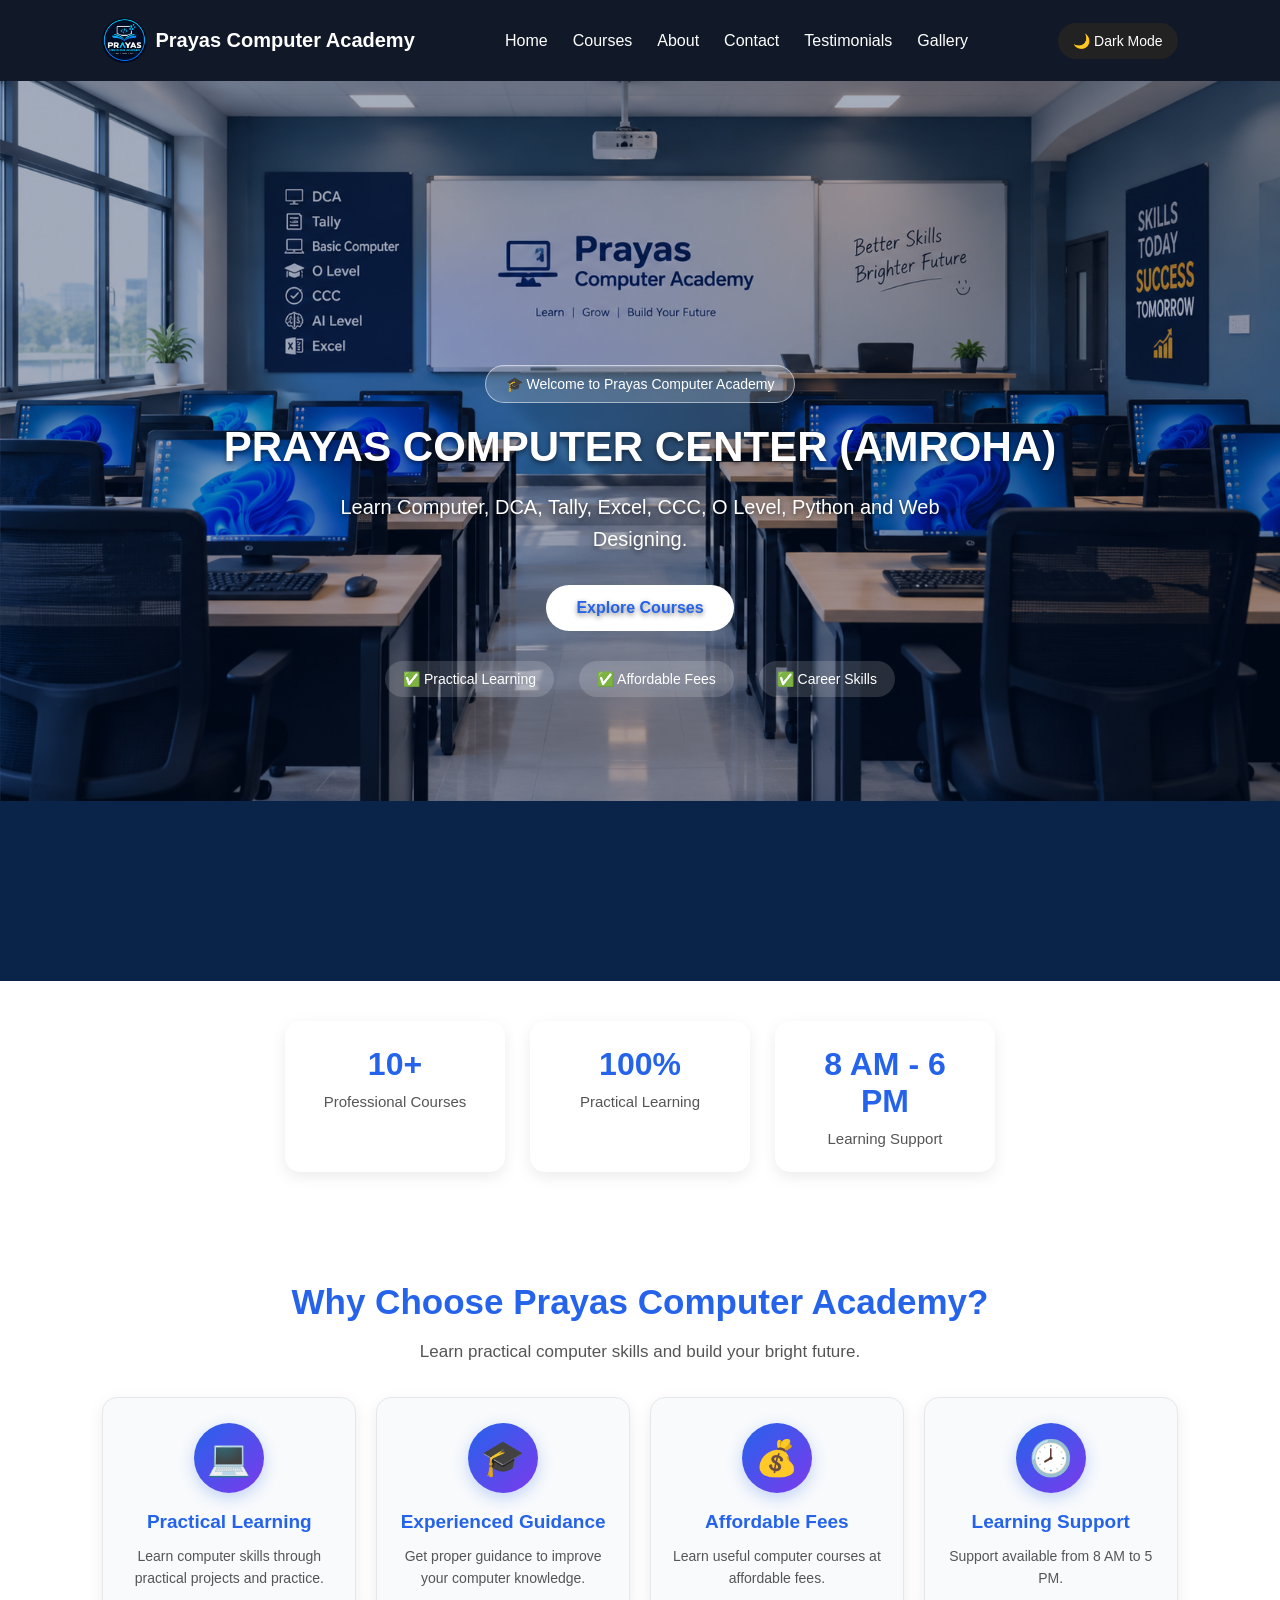
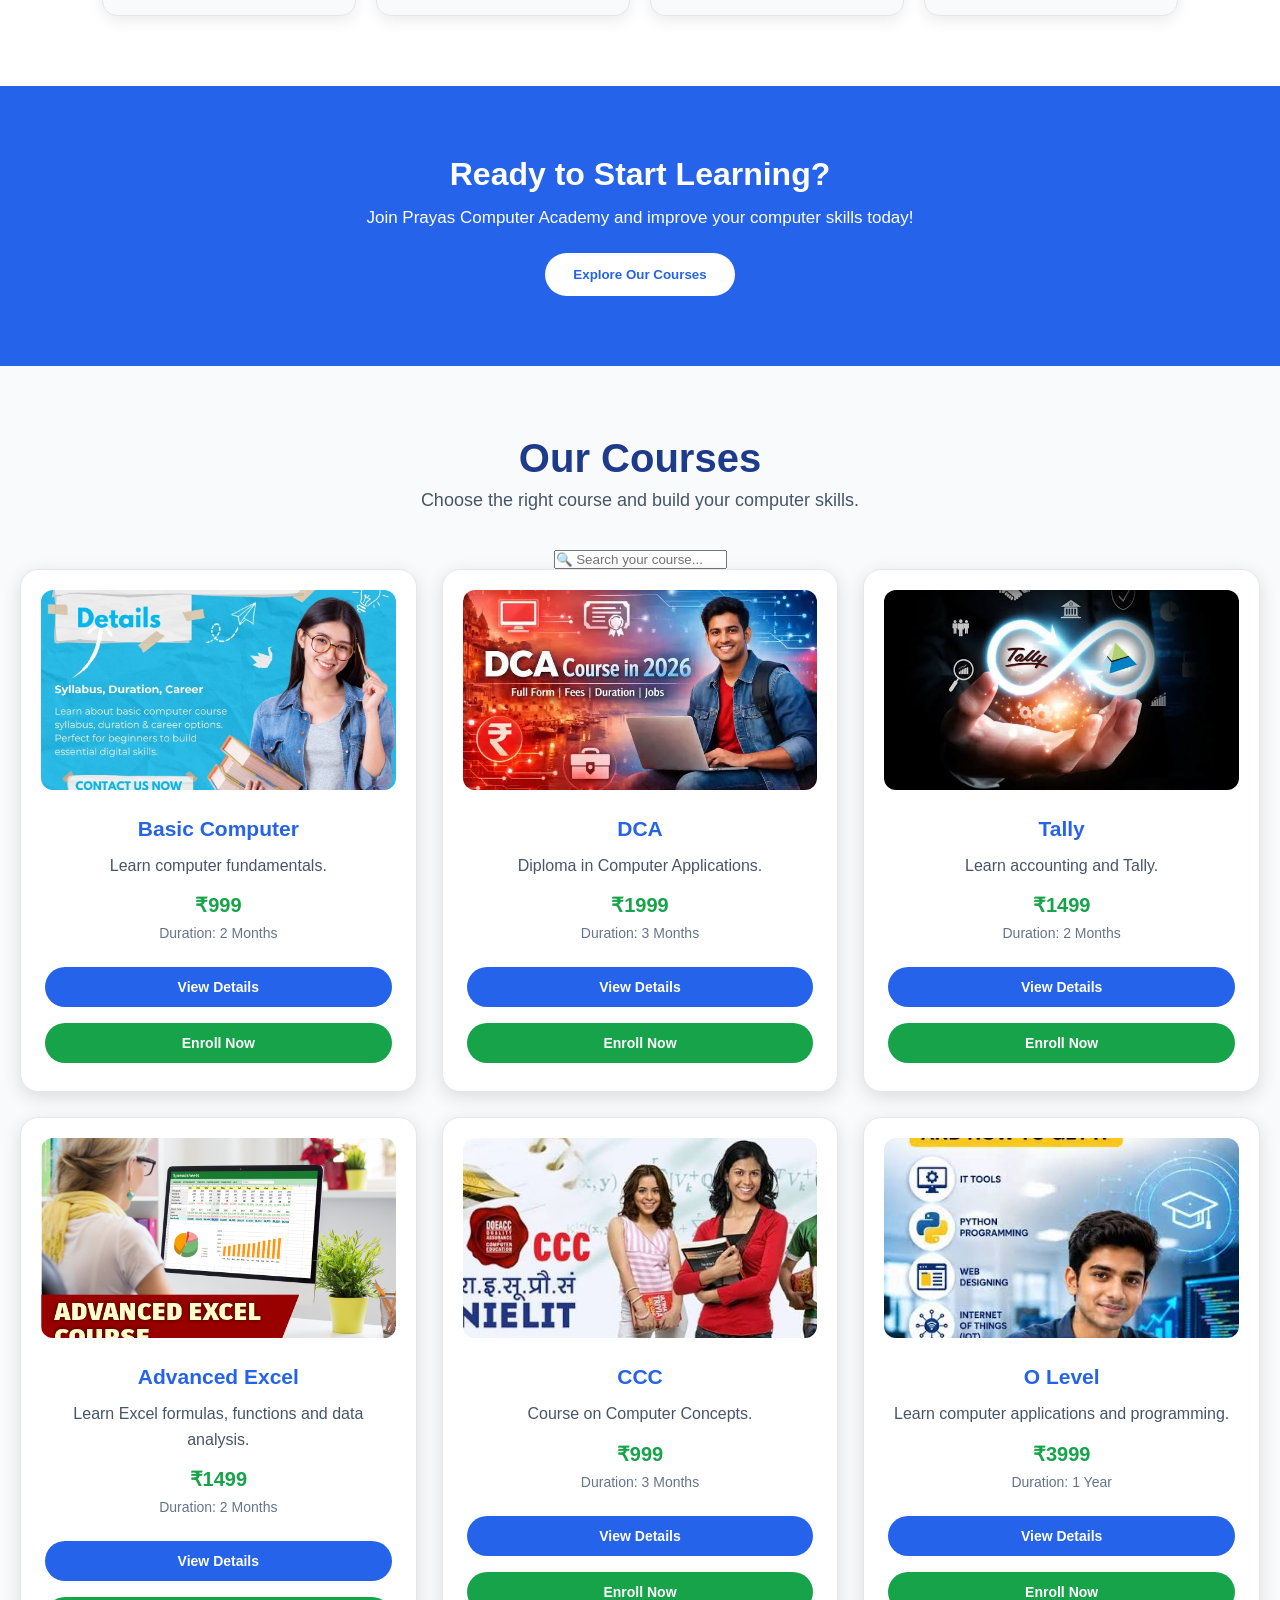
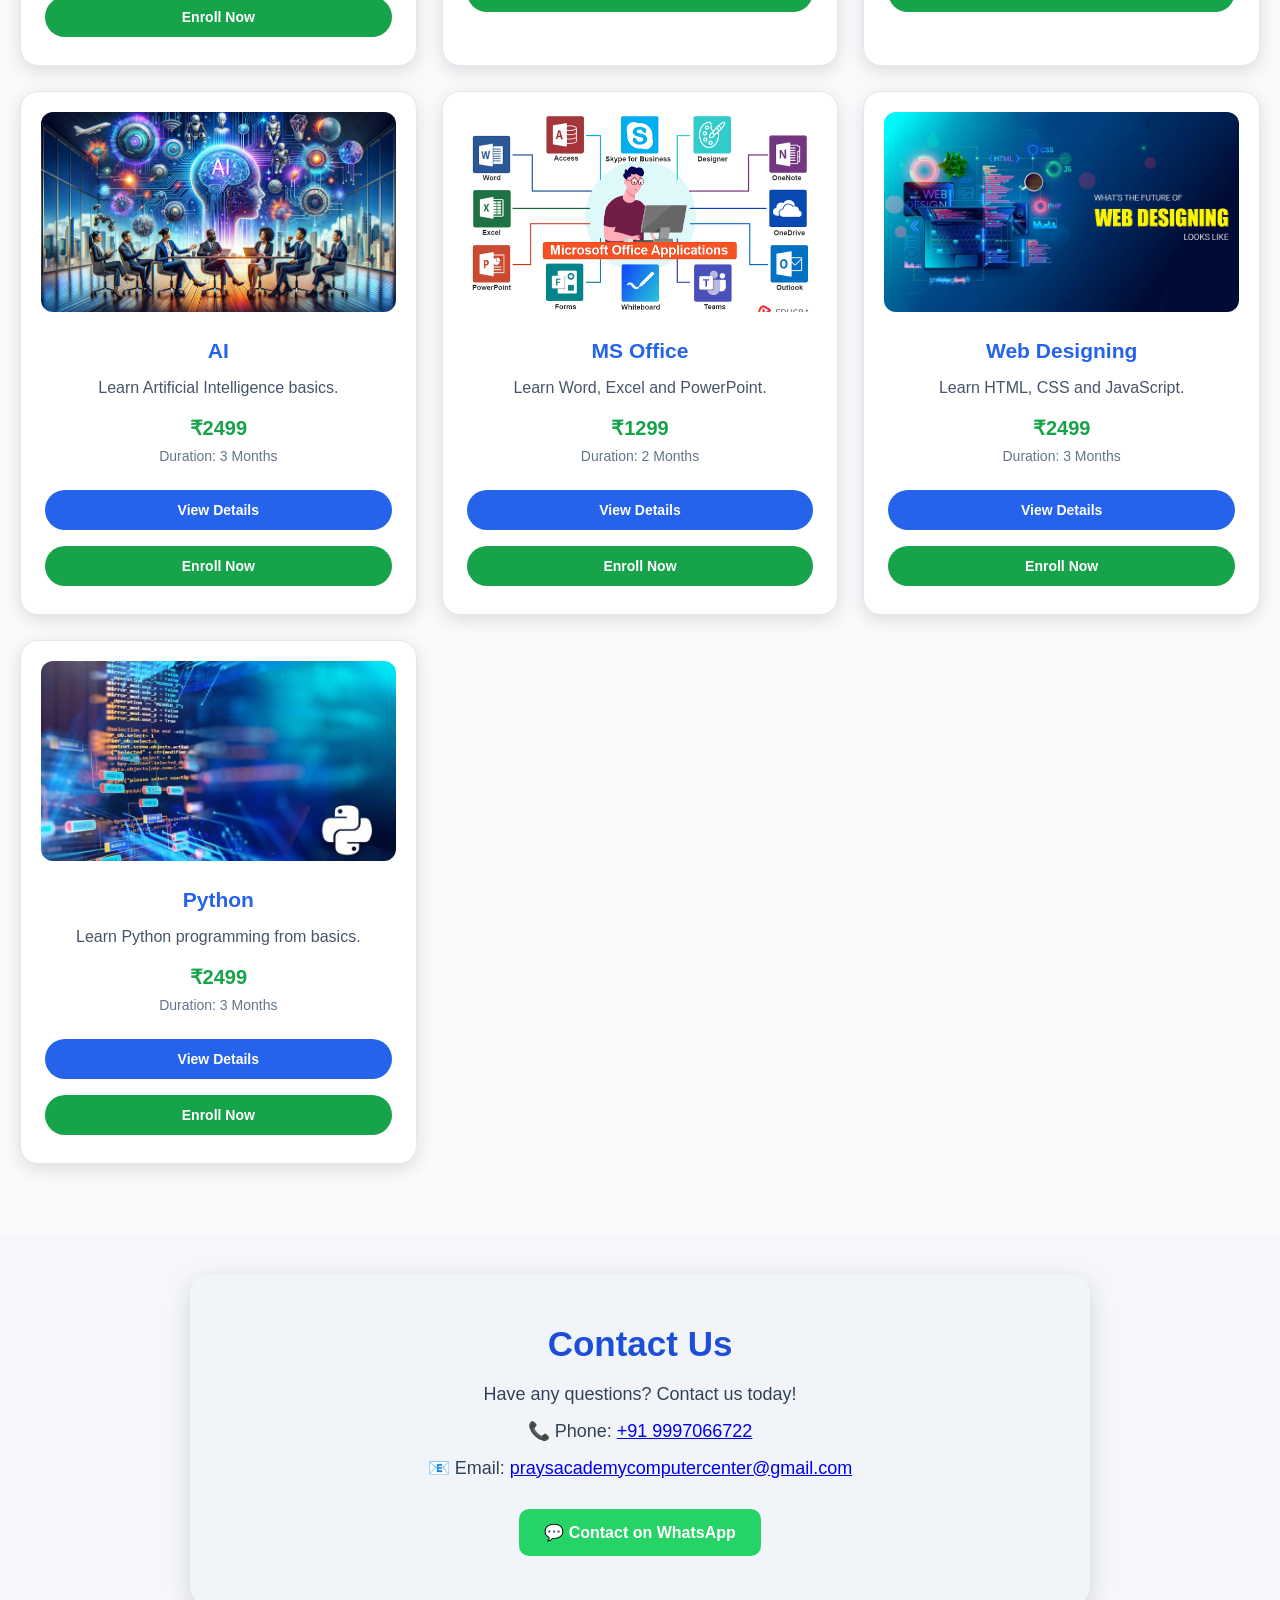
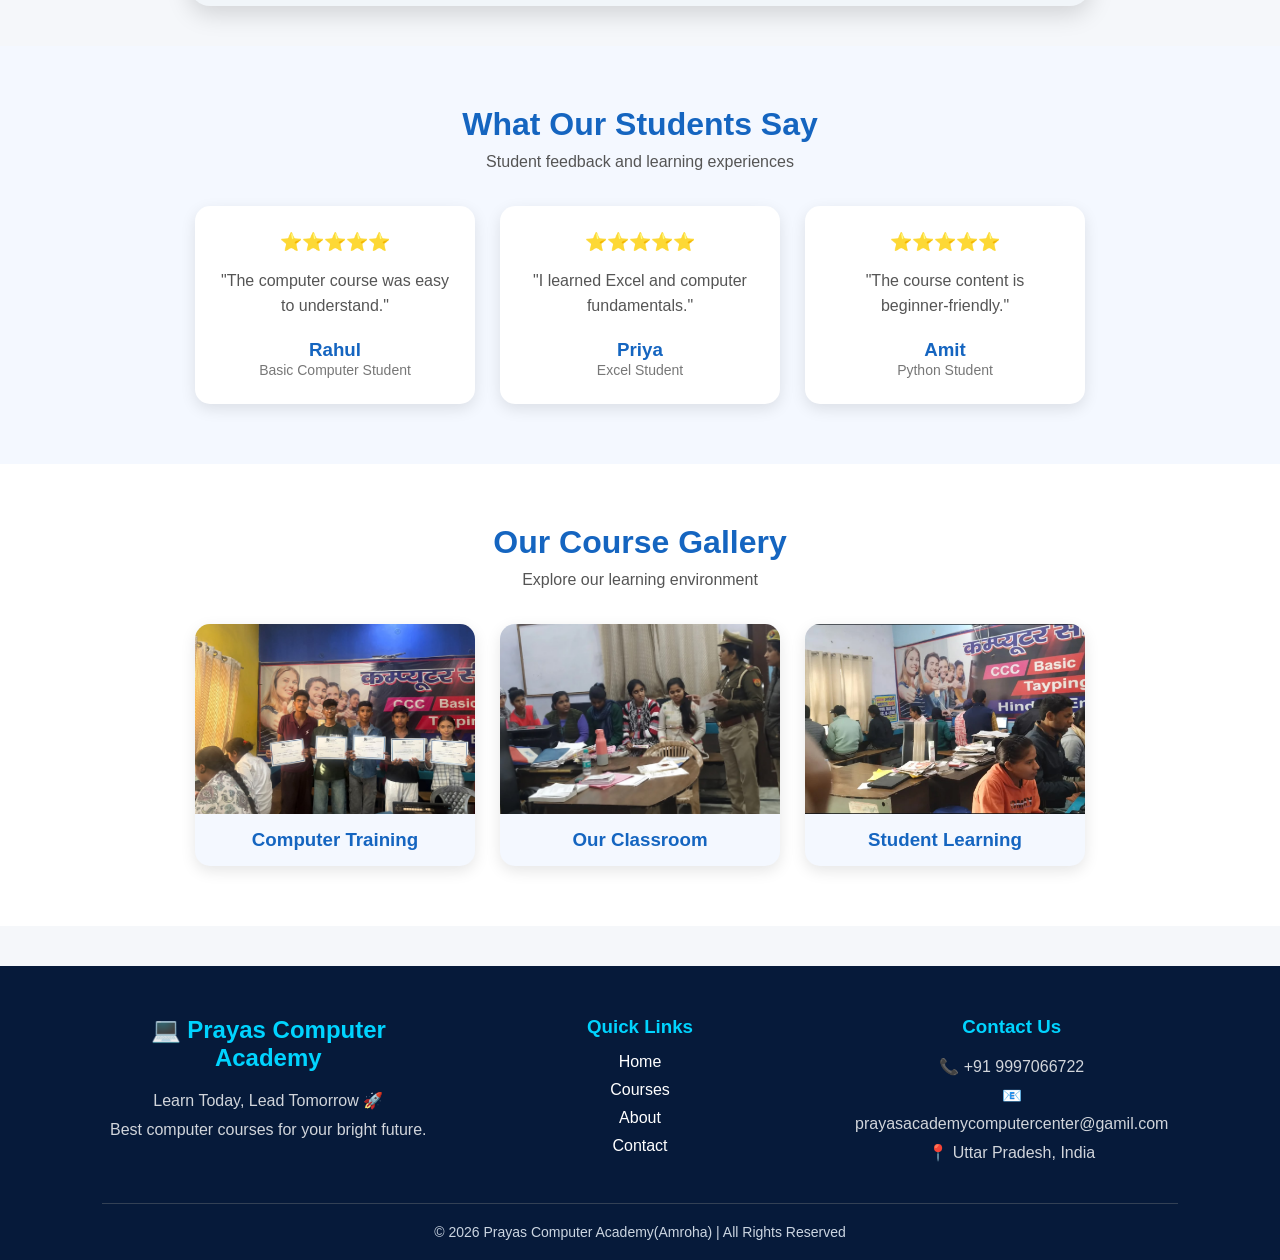
==== commit cac9b423: "Update index.html" ====
--- a/index.html
+++ b/index.html
@@ -342,8 +342,8 @@
 
         <p>
             📧 Email:
-            <a href="mailto:sazia072@gmail.com">
-                sazia072@gmail.com
+            <a href="mailto:prayasacademycomputercenter@gmail.com">
+                praysacademycomputercenter@gmail.com
             </a>
         </p>
 
@@ -448,7 +448,7 @@
             <div class="footer-box">
                 <h3>Contact Us</h3>
                 <p>📞 +91 9997066722</p>
-                <p>📧 sazia072@gmail.com</p>
+                <p>📧 prayasacademycomputercenter@gamil.com</p>
                 <p>📍 Uttar Pradesh, India</p>
             </div>
 
